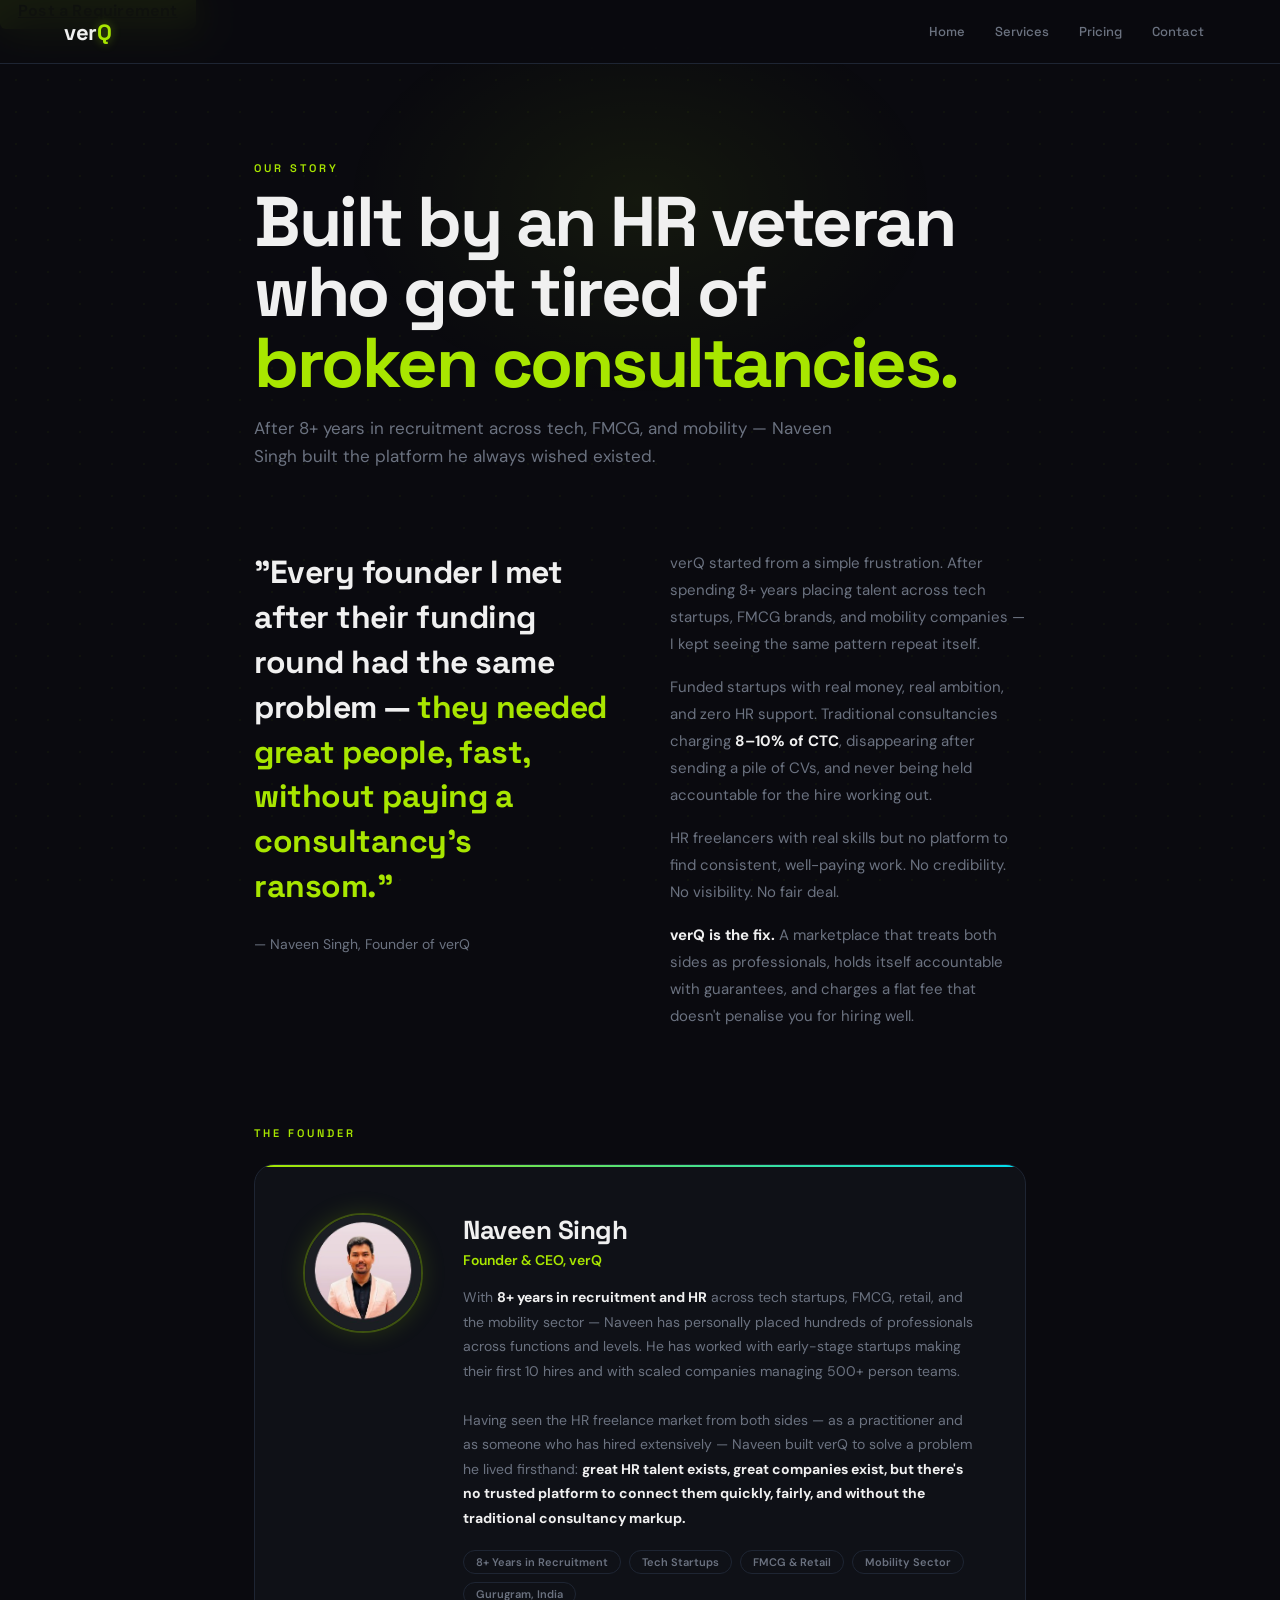
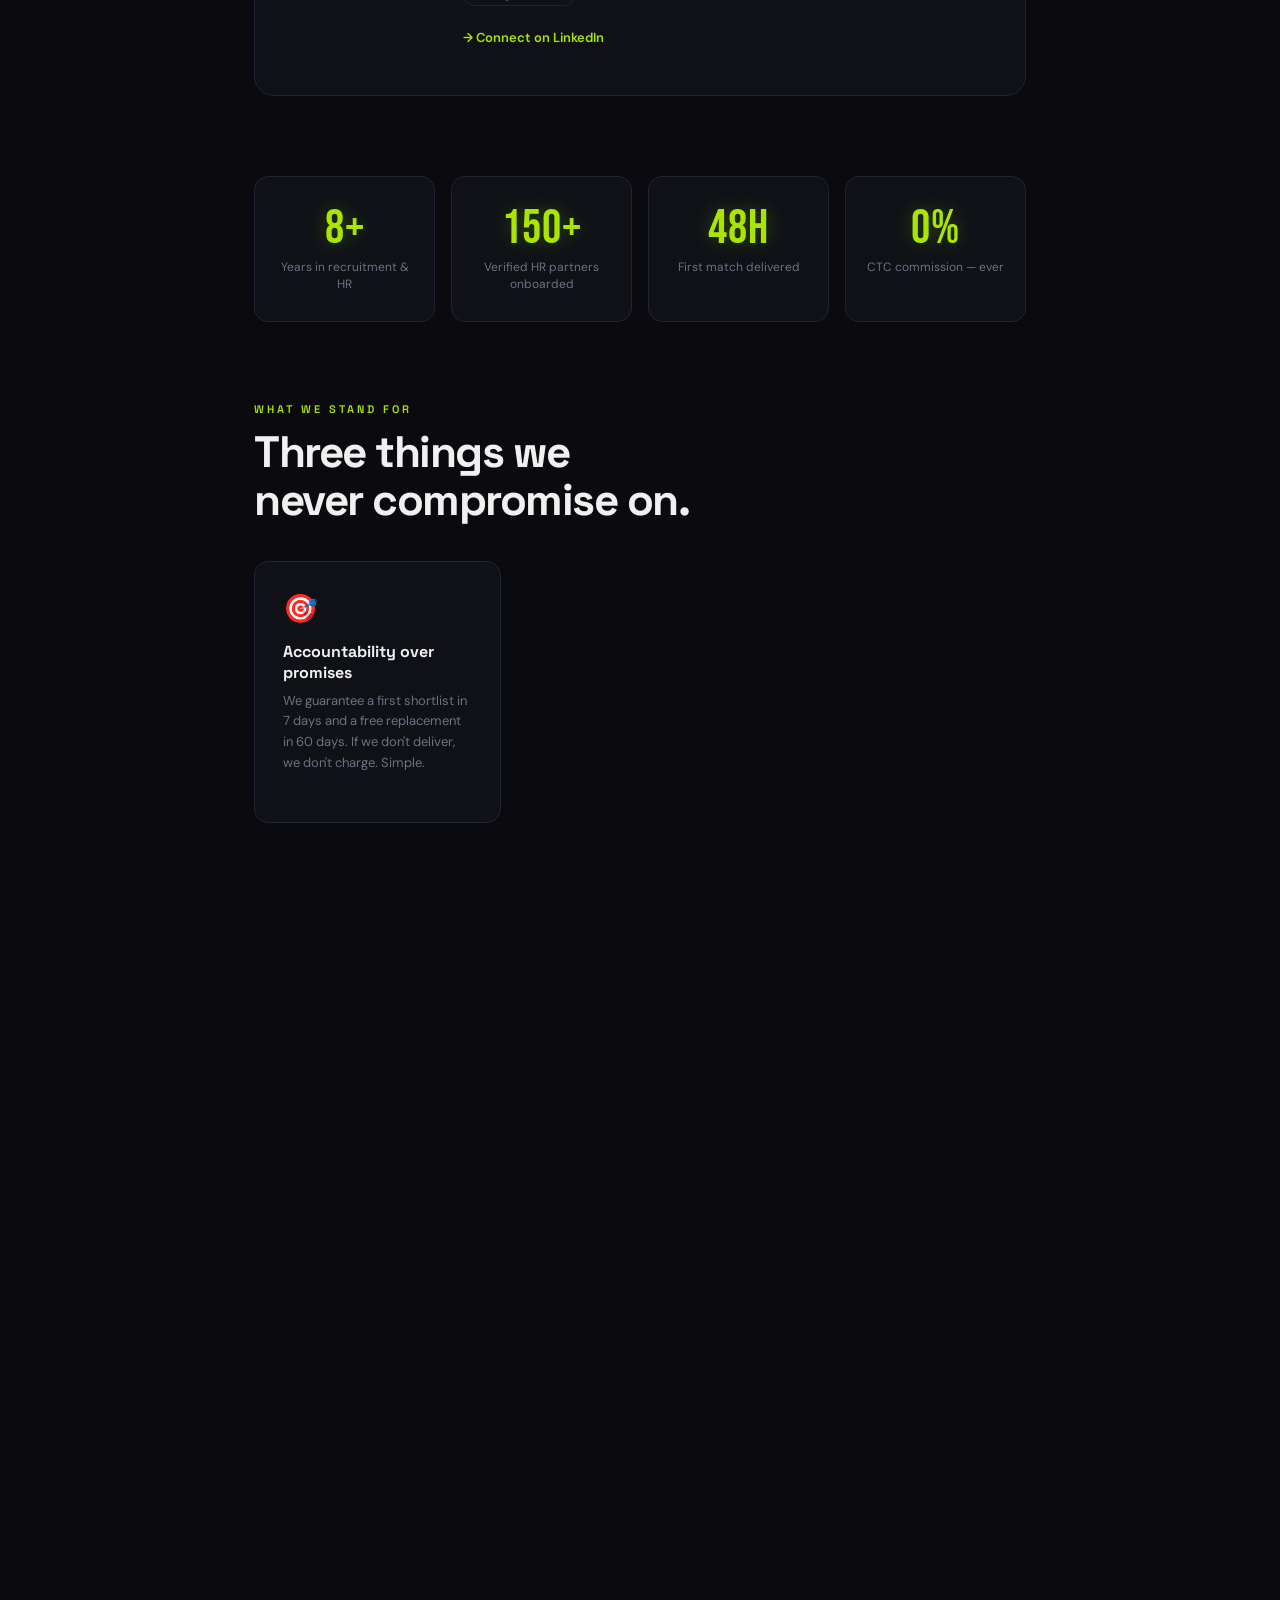
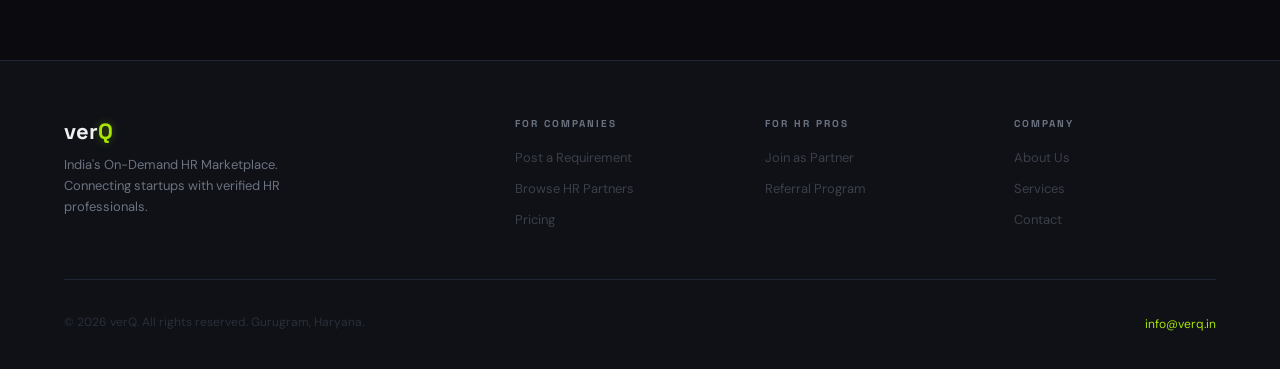
==== about.html @ 2cb1387a "Add files via upload" ====
<!DOCTYPE html>
<html lang="en">
<head>
<meta charset="UTF-8"/>
<meta name="viewport" content="width=device-width, initial-scale=1.0"/>
<meta name="description" content="About verQ — India's on-demand HR marketplace. Built by Naveen Singh, an 8+ year HR veteran who saw startups struggle and decided to fix it."/>
<title>About Us | verQ</title>
<link href="https://fonts.googleapis.com/css2?family=Space+Grotesk:wght@300;400;500;600;700&family=DM+Sans:wght@300;400;500&family=Bebas+Neue&display=swap" rel="stylesheet"/>
<link rel="stylesheet" href="css/theme.css"/>
<style>
.page-hero {
  padding: 140px 5% 80px;
  position: relative; z-index: 1;
  max-width: 900px; margin: 0 auto;
}
.page-hero::before {
  content: '';
  position: fixed; top: 0; left: 50%; transform: translateX(-50%);
  width: 600px; height: 400px;
  background: radial-gradient(ellipse, rgba(190,255,0,0.06) 0%, transparent 70%);
  pointer-events: none; z-index: 0;
}

/* INTRO */
.intro-section { padding: 0 5% 80px; max-width: 900px; margin: 0 auto; position: relative; z-index: 1; }
.intro-grid { display: grid; grid-template-columns: 1fr 1fr; gap: 60px; align-items: start; }
.intro-left {}
.intro-right {}
.big-quote {
  font-family: 'Space Grotesk', sans-serif;
  font-size: clamp(22px, 3vw, 32px);
  font-weight: 700; line-height: 1.4;
  letter-spacing: -0.5px; color: var(--white);
  margin-bottom: 24px;
}
.big-quote span { color: var(--accent); }
.intro-body { font-size: 15px; color: var(--muted); line-height: 1.8; }
.intro-body p { margin-bottom: 16px; }
.intro-body strong { color: var(--white); }

/* FOUNDER CARD */
.founder-section { padding: 0 5% 80px; max-width: 900px; margin: 0 auto; position: relative; z-index: 1; }
.founder-card {
  background: var(--surface);
  border: 1px solid var(--border);
  border-radius: 20px; padding: 48px;
  display: grid; grid-template-columns: auto 1fr;
  gap: 40px; align-items: start;
  position: relative; overflow: hidden;
  transition: border-color 0.2s;
}
.founder-card::before {
  content: '';
  position: absolute; top: 0; left: 0; right: 0; height: 2px;
  background: linear-gradient(90deg, var(--accent), var(--cyan));
}
.founder-card:hover { border-color: rgba(190,255,0,0.25); box-shadow: var(--glow); }
.founder-avatar {
  width: 120px; height: 120px; border-radius: 50%;
  background: linear-gradient(135deg, var(--accent), var(--cyan));
  display: flex; align-items: center; justify-content: center;
  font-family: 'Space Grotesk', sans-serif;
  font-size: 36px; font-weight: 900; color: var(--space);
  flex-shrink: 0;
  box-shadow: 0 0 24px rgba(190,255,0,0.2);
}
.founder-info {}
.founder-name {
  font-family: 'Space Grotesk', sans-serif;
  font-size: 26px; font-weight: 700; color: var(--white);
  letter-spacing: -0.5px; margin-bottom: 4px;
}
.founder-title { font-size: 14px; color: var(--accent); margin-bottom: 16px; font-weight: 600; }
.founder-bio { font-size: 14px; color: var(--muted); line-height: 1.75; margin-bottom: 20px; }
.founder-bio strong { color: var(--white); }
.founder-tags { display: flex; flex-wrap: wrap; gap: 8px; margin-bottom: 20px; }
.ftag { font-size: 11px; font-weight: 600; padding: 4px 12px; border-radius: 100px; border: 1px solid var(--border); color: var(--muted); }
.founder-linkedin {
  display: inline-flex; align-items: center; gap: 6px;
  font-size: 13px; font-weight: 600; color: var(--accent);
  text-decoration: none; transition: opacity 0.2s;
}
.founder-linkedin:hover { opacity: 0.75; }

/* STATS ROW */
.stats-section { padding: 0 5% 80px; max-width: 900px; margin: 0 auto; position: relative; z-index: 1; }
.stats4 { display: grid; grid-template-columns: repeat(4, 1fr); gap: 16px; }
.stat4-card { background: var(--surface); border: 1px solid var(--border); border-radius: 14px; padding: 28px 20px; text-align: center; transition: all 0.2s; }
.stat4-card:hover { border-color: rgba(190,255,0,0.2); transform: translateY(-3px); box-shadow: var(--glow); }
.stat4-num { font-family: 'Bebas Neue', sans-serif; font-size: 48px; color: var(--accent); line-height: 1; letter-spacing: 1px; text-shadow: 0 0 20px rgba(190,255,0,0.25); }
.stat4-label { font-size: 12px; color: var(--muted); margin-top: 6px; line-height: 1.4; }

/* VALUES */
.values-section { padding: 0 5% 80px; max-width: 900px; margin: 0 auto; position: relative; z-index: 1; }
.values-grid { display: grid; grid-template-columns: repeat(3, 1fr); gap: 16px; margin-top: 36px; }
.val-card { background: var(--surface); border: 1px solid var(--border); border-radius: 14px; padding: 28px; transition: all 0.2s; }
.val-card:hover { border-color: rgba(0,245,255,0.25); box-shadow: var(--glow-cyan); transform: translateY(-3px); }
.val-icon { font-size: 28px; margin-bottom: 14px; display: block; }
.val-title { font-family: 'Space Grotesk', sans-serif; font-size: 16px; font-weight: 700; color: var(--white); margin-bottom: 8px; }
.val-desc { font-size: 13px; color: var(--muted); line-height: 1.6; }

/* MISSION */
.mission-section { padding: 0 5% 80px; max-width: 900px; margin: 0 auto; position: relative; z-index: 1; }
.mission-card {
  background: var(--accent); border-radius: 20px; padding: 52px 48px;
  position: relative; overflow: hidden;
}
.mission-card::before { content: ''; position: absolute; top: -60px; right: -60px; width: 200px; height: 200px; border-radius: 50%; background: rgba(255,255,255,0.1); }
.mission-label { font-size: 10px; font-weight: 800; letter-spacing: 3px; text-transform: uppercase; color: rgba(10,10,15,0.5); margin-bottom: 16px; display: block; }
.mission-text { font-family: 'Space Grotesk', sans-serif; font-size: clamp(22px,3vw,32px); font-weight: 700; color: var(--space); line-height: 1.3; letter-spacing: -0.5px; margin-bottom: 20px; }
.mission-sub { font-size: 15px; color: rgba(10,10,15,0.65); line-height: 1.65; max-width: 560px; margin-bottom: 32px; }
.mission-ctas { display: flex; gap: 12px; flex-wrap: wrap; }

/* CTA STRIP */
.cta-strip { padding: 0 5% 80px; max-width: 900px; margin: 0 auto; position: relative; z-index: 1; }
.cta-strip-inner { background: var(--surface); border: 1px solid var(--border); border-radius: 16px; padding: 40px 48px; display: flex; align-items: center; justify-content: space-between; gap: 24px; flex-wrap: wrap; }
.cta-strip-text {}
.cta-strip-title { font-family: 'Space Grotesk', sans-serif; font-size: 22px; font-weight: 700; color: var(--white); letter-spacing: -0.5px; margin-bottom: 6px; }
.cta-strip-sub { font-size: 14px; color: var(--muted); }
.cta-strip-actions { display: flex; gap: 12px; flex-shrink: 0; flex-wrap: wrap; }

@media (max-width: 768px) {
  .intro-grid { grid-template-columns: 1fr; gap: 32px; }
  .founder-card { grid-template-columns: 1fr; }
  .stats4 { grid-template-columns: repeat(2, 1fr); }
  .values-grid { grid-template-columns: 1fr; }
  .cta-strip-inner { flex-direction: column; align-items: flex-start; }
  .mission-card { padding: 36px 28px; }
}
@media (max-width: 520px) {
  .stats4 { grid-template-columns: repeat(2, 1fr); }
  .page-hero { padding: 120px 5% 40px; }
}
</style>
</head>
<body>

<nav>
  <a href="/" class="nav-logo">ver<span>Q</span></a>
  <div class="nav-links">
    <a href="/">Home</a>
    <a href="/services.html">Services</a>
    <a href="/pricing.html">Pricing</a>
    <a href="/contact.html">Contact</a>
    </div>
  <div class="nav-hamburger" id="hamburger" onclick="toggleMenu()"><span></span><span></span><span></span></div>
</nav>
<script>function toggleMenu(){const l=document.querySelector(".nav-links"),b=document.getElementById("hamburger");l.classList.toggle("open");b.classList.toggle("open");document.body.style.overflow=l.classList.contains("open")?"hidden":"";}document.querySelectorAll(".nav-links a").forEach(a=>{a.addEventListener("click",()=>{document.querySelector(".nav-links").classList.remove("open");document.getElementById("hamburger").classList.remove("open");document.body.style.overflow="";});});</script>
<!-- temp -->
<a href="/post-requirement.html" class="nav-cta">Post a Requirement</a>
  </div>
</nav>

<!-- HERO -->
<div class="page-hero">
  <span class="eyebrow" style="animation: fadeUp 0.5s ease both;">Our Story</span>
  <h1 class="section-title" style="font-size:clamp(40px,5.5vw,72px);letter-spacing:-2.5px;line-height:1.0;margin-bottom:16px;animation: fadeUp 0.5s 0.1s ease both;">
    Built by an HR veteran<br/>who got tired of<br/><span style="color:var(--accent);">broken consultancies.</span>
  </h1>
  <p class="section-sub" style="font-size:17px;max-width:580px;animation: fadeUp 0.5s 0.2s ease both;">After 8+ years in recruitment across tech, FMCG, and mobility — Naveen Singh built the platform he always wished existed.</p>
</div>

<!-- INTRO -->
<section class="intro-section">
  <div class="intro-grid">
    <div class="intro-left reveal">
      <div class="big-quote">
        "Every founder I met after their funding round had the same problem — <span>they needed great people, fast, without paying a consultancy's ransom."</span>
      </div>
      <p style="font-size:14px;color:var(--muted);line-height:1.7;">— Naveen Singh, Founder of verQ</p>
    </div>
    <div class="intro-right reveal">
      <div class="intro-body">
        <p>verQ started from a simple frustration. After spending 8+ years placing talent across tech startups, FMCG brands, and mobility companies — I kept seeing the same pattern repeat itself.</p>
        <p>Funded startups with real money, real ambition, and zero HR support. Traditional consultancies charging <strong>8–10% of CTC</strong>, disappearing after sending a pile of CVs, and never being held accountable for the hire working out.</p>
        <p>HR freelancers with real skills but no platform to find consistent, well-paying work. No credibility. No visibility. No fair deal.</p>
        <p><strong>verQ is the fix.</strong> A marketplace that treats both sides as professionals, holds itself accountable with guarantees, and charges a flat fee that doesn't penalise you for hiring well.</p>
      </div>
    </div>
  </div>
</section>

<!-- FOUNDER -->
<section class="founder-section">
  <span class="eyebrow">The Founder</span>
  <div class="founder-card reveal" style="margin-top:24px;">
    <div class="founder-avatar" style="background:none;overflow:hidden;border:2px solid rgba(168,230,0,0.3);box-shadow:0 0 24px rgba(168,230,0,0.15);">
      <img src="/naveen.png" alt="Naveen Singh, Founder of verQ" style="width:100%;height:100%;object-fit:cover;object-position:center top;"/>
    </div>
    <div class="founder-info">
      <div class="founder-name">Naveen Singh</div>
      <div class="founder-title">Founder & CEO, verQ</div>
      <div class="founder-bio">
        With <strong>8+ years in recruitment and HR</strong> across tech startups, FMCG, retail, and the mobility sector — Naveen has personally placed hundreds of professionals across functions and levels. He has worked with early-stage startups making their first 10 hires and with scaled companies managing 500+ person teams.<br/><br/>
        Having seen the HR freelance market from both sides — as a practitioner and as someone who has hired extensively — Naveen built verQ to solve a problem he lived firsthand: <strong>great HR talent exists, great companies exist, but there's no trusted platform to connect them quickly, fairly, and without the traditional consultancy markup.</strong>
      </div>
      <div class="founder-tags">
        <span class="ftag">8+ Years in Recruitment</span>
        <span class="ftag">Tech Startups</span>
        <span class="ftag">FMCG & Retail</span>
        <span class="ftag">Mobility Sector</span>
        <span class="ftag">Gurugram, India</span>
      </div>
      <a href="https://www.linkedin.com/in/naveen-sngh-b50942170/" target="_blank" class="founder-linkedin">
        → Connect on LinkedIn
      </a>
    </div>
  </div>
</section>

<!-- STATS -->
<section class="stats-section">
  <div class="stats4">
    <div class="stat4-card reveal">
      <div class="stat4-num">8+</div>
      <div class="stat4-label">Years in recruitment & HR</div>
    </div>
    <div class="stat4-card reveal">
      <div class="stat4-num">150+</div>
      <div class="stat4-label">Verified HR partners onboarded</div>
    </div>
    <div class="stat4-card reveal">
      <div class="stat4-num">48H</div>
      <div class="stat4-label">First match delivered</div>
    </div>
    <div class="stat4-card reveal">
      <div class="stat4-num">0%</div>
      <div class="stat4-label">CTC commission — ever</div>
    </div>
  </div>
</section>

<!-- VALUES -->
<section class="values-section">
  <span class="eyebrow">What We Stand For</span>
  <h2 class="section-title">Three things we<br/>never compromise on.</h2>
  <div class="values-grid">
    <div class="val-card reveal">
      <span class="val-icon">🎯</span>
      <div class="val-title">Accountability over promises</div>
      <div class="val-desc">We guarantee a first shortlist in 7 days and a free replacement in 60 days. If we don't deliver, we don't charge. Simple.</div>
    </div>
    <div class="val-card reveal">
      <span class="val-icon">⚖️</span>
      <div class="val-title">Fair pricing, no surprises</div>
      <div class="val-desc">Flat fee per hire. Known upfront. Never a percentage of CTC that punishes you for making a good offer. Transparent from day one.</div>
    </div>
    <div class="val-card reveal">
      <span class="val-icon">🤝</span>
      <div class="val-title">Both sides win</div>
      <div class="val-desc">Startups get quality HR support. HR professionals get fair pay, flexibility, and a professional platform. A marketplace only works when both sides genuinely benefit.</div>
    </div>
  </div>
</section>

<!-- MISSION -->
<section class="mission-section">
  <div class="mission-card reveal">
    <span class="mission-label">Our Mission</span>
    <div class="mission-text">Make quality HR accessible to every Indian startup — without hiring full-time.</div>
    <div class="mission-sub">India has 63 million MSMEs. Most of them don't need a full-time HR team — but they do need real HR support to grow. verQ is building the infrastructure to make that possible.</div>
    <div class="mission-ctas">
      <a href="/post-requirement.html" class="btn-dark-lime">Post a Requirement →</a>
      <a href="/join-hr-partner.html" class="btn-outline" style="color:var(--space);border-color:rgba(10,10,15,0.3);">Join as HR Partner</a>
    </div>
  </div>
</section>

<!-- CTA STRIP -->
<section class="cta-strip">
  <div class="cta-strip-inner reveal">
    <div class="cta-strip-text">
      <div class="cta-strip-title">Have a question or want to talk?</div>
      <div class="cta-strip-sub">Naveen personally responds to every enquiry within 24 hours.</div>
    </div>
    <div class="cta-strip-actions">
      <a href="/contact.html" class="btn-primary">Get in Touch →</a>
      <a href="/services.html" class="btn-outline">View Services</a>
    </div>
  </div>
</section>

<footer>
  <div class="footer-grid">
    <div><span class="footer-logo">ver<span>Q</span></span><p class="footer-tagline">India's On-Demand HR Marketplace. Connecting startups with verified HR professionals.</p></div>
    <div><div class="footer-col-title">For Companies</div><ul class="footer-links"><li><a href="/post-requirement.html">Post a Requirement</a></li><li><a href="/#browse">Browse HR Partners</a></li><li><a href="/pricing.html">Pricing</a></li></ul></div>
    <div><div class="footer-col-title">For HR Pros</div><ul class="footer-links"><li><a href="/join-hr-partner.html">Join as Partner</a></li><li><a href="/referral.html">Referral Program</a></li></ul></div>
    <div><div class="footer-col-title">Company</div><ul class="footer-links"><li><a href="/about.html">About Us</a></li><li><a href="/services.html">Services</a></li><li><a href="/contact.html">Contact</a></li></ul></div>
  </div>
  <div class="footer-bottom"><div class="footer-copy">© 2026 verQ. All rights reserved. Gurugram, Haryana.</div><div class="footer-email"><a href="mailto:info@verq.in">info@verq.in</a></div></div>
</footer>

<script src="js/main.js"></script>
</body>
</html>
---- css/theme.css ----
/* ── verQ THEME v2 — Refined ── */
:root {
  --space: #0A0A0F;
  --surface: #0F1117;
  --surface2: #13151E;
  --accent: #A8E600;        /* Toned down ~12% from #BEFF00 */
  --accent-dark: #8CC400;   /* Hover state */
  --accent-text: #0A0A0F;   /* Text on accent bg */
  --cyan: #00DDF0;          /* Slightly toned cyan */
  --white: #F0F0F0;
  --muted: #6B7280;
  --border: #1E2533;
  --glow: 0 0 24px rgba(168,230,0,0.12);
  --glow-strong: 0 0 36px rgba(168,230,0,0.28);
  --glow-cyan: 0 0 20px rgba(0,221,240,0.12);
}

*, *::before, *::after { box-sizing: border-box; margin: 0; padding: 0; }
html { scroll-behavior: smooth; }

body {
  font-family: 'DM Sans', sans-serif;
  background: var(--space);
  color: var(--white);
  overflow-x: hidden;
}

body::before {
  content: '';
  position: fixed; top: 0; left: 0; right: 0; bottom: 0;
  background-image: radial-gradient(circle, rgba(168,230,0,0.04) 1px, transparent 1px);
  background-size: 32px 32px;
  pointer-events: none; z-index: 0;
}

/* ── CONSISTENT NAV — used on ALL pages ── */
nav {
  position: fixed; top: 0; left: 0; right: 0; z-index: 1000;
  background: rgba(10,10,15,0.92);
  backdrop-filter: blur(20px);
  -webkit-backdrop-filter: blur(20px);
  border-bottom: 1px solid var(--border);
  padding: 0 5%; height: 64px;
  display: flex; align-items: center; justify-content: space-between;
}
.nav-logo {
  font-family: 'Space Grotesk', sans-serif;
  font-size: 22px; font-weight: 700;
  color: var(--white); text-decoration: none; letter-spacing: -0.5px;
  flex-shrink: 0;
}
.nav-logo span { color: var(--accent); text-shadow: 0 0 10px rgba(168,230,0,0.4); }

.nav-links {
  display: flex; align-items: center; gap: 6px;
}
.nav-links a {
  font-family: 'Space Grotesk', sans-serif;
  font-size: 13px; font-weight: 500; color: var(--muted);
  text-decoration: none; padding: 6px 12px; border-radius: 6px;
  transition: all 0.2s; white-space: nowrap;
}
.nav-links a:hover { color: var(--white); background: rgba(255,255,255,0.05); }
.nav-links a.active { color: var(--white); }

.nav-cta {
  background: var(--accent); color: var(--accent-text) !important;
  padding: 8px 18px !important; border-radius: 6px;
  font-weight: 700 !important; letter-spacing: 0.2px;
  box-shadow: 0 0 14px rgba(168,230,0,0.2);
  transition: all 0.2s !important;
}
.nav-cta:hover {
  background: var(--accent-dark) !important;
  box-shadow: var(--glow-strong) !important;
  color: var(--accent-text) !important;
}

/* Hamburger for mobile */
.nav-hamburger {
  display: none; flex-direction: column; gap: 5px;
  cursor: pointer; padding: 8px; z-index: 200;
}
.nav-hamburger span {
  display: block; width: 24px; height: 2px;
  background: var(--white); border-radius: 2px; transition: all 0.3s;
}
.nav-hamburger.open span:nth-child(1) { transform: rotate(45deg) translate(5px, 5px); }
.nav-hamburger.open span:nth-child(2) { opacity: 0; transform: scaleX(0); }
.nav-hamburger.open span:nth-child(3) { transform: rotate(-45deg) translate(5px, -5px); }

@media (max-width: 860px) {
  .nav-links {
    display: none;
    position: fixed;
    top: 64px; left: 0; right: 0; bottom: 0;
    background: rgba(10,10,15,0.98);
    backdrop-filter: blur(20px);
    flex-direction: column;
    align-items: center; justify-content: center;
    gap: 36px; z-index: 99;
    border-top: 1px solid var(--border);
  }
  .nav-links.open { display: flex !important; }
  .nav-links a { font-size: 22px; font-weight: 600; color: var(--white); text-decoration: none; }
  .nav-links a:hover { color: var(--accent); }
  .nav-links .nav-cta {
    background: var(--accent); color: #0A0A0F;
    padding: 14px 36px; border-radius: 8px;
    font-size: 16px; font-weight: 700; margin-top: 8px;
  }
  .nav-hamburger { display: flex; }
}

/* ── BUTTONS ── */
.btn-primary {
  background: var(--accent); color: var(--accent-text);
  padding: 14px 28px; border-radius: 8px;
  font-family: 'Space Grotesk', sans-serif;
  font-size: 14px; font-weight: 700;
  text-decoration: none; display: inline-flex; align-items: center; gap: 8px;
  transition: all 0.2s; box-shadow: 0 0 20px rgba(168,230,0,0.2);
  border: none; cursor: pointer;
}
.btn-primary:hover { background: var(--accent-dark); transform: translateY(-2px); box-shadow: var(--glow-strong); }

.btn-outline {
  border: 1px solid var(--border); color: var(--white);
  padding: 14px 28px; border-radius: 8px;
  font-family: 'Space Grotesk', sans-serif;
  font-size: 14px; font-weight: 600;
  text-decoration: none; display: inline-flex; align-items: center; gap: 8px;
  transition: all 0.2s; background: transparent; cursor: pointer;
}
.btn-outline:hover { border-color: rgba(168,230,0,0.35); color: var(--accent); background: rgba(168,230,0,0.04); }

.btn-lime-dark {
  background: var(--accent); color: var(--accent-text);
  padding: 13px 26px; border-radius: 8px;
  font-family: 'Space Grotesk', sans-serif;
  font-size: 13px; font-weight: 700;
  text-decoration: none; display: inline-flex; align-items: center; gap: 8px;
  transition: all 0.2s; box-shadow: 0 0 16px rgba(168,230,0,0.18);
  border: none; cursor: pointer;
}
.btn-lime-dark:hover { background: var(--accent-dark); box-shadow: var(--glow-strong); transform: translateY(-2px); }

.btn-dark-lime {
  background: var(--space); color: var(--accent);
  padding: 13px 26px; border-radius: 8px;
  font-family: 'Space Grotesk', sans-serif;
  font-size: 13px; font-weight: 700;
  text-decoration: none; display: inline-flex; align-items: center; gap: 8px;
  transition: all 0.2s; border: 1px solid rgba(168,230,0,0.2); cursor: pointer;
}
.btn-dark-lime:hover { background: var(--surface2); transform: translateY(-2px); }

/* ── TYPOGRAPHY ── */
.eyebrow {
  font-family: 'Space Grotesk', sans-serif;
  font-size: 11px; font-weight: 600; letter-spacing: 3px;
  text-transform: uppercase; color: var(--accent);
  margin-bottom: 12px; display: block;
}
.section-title {
  font-family: 'Space Grotesk', sans-serif;
  font-size: clamp(28px, 4vw, 44px);
  font-weight: 700; letter-spacing: -1.5px;
  line-height: 1.1; margin-bottom: 8px;
}
.section-sub { font-size: 15px; color: var(--muted); line-height: 1.65; }

/* ── FORM ELEMENTS ── */
.form-label {
  font-family: 'Space Grotesk', sans-serif;
  font-size: 11px; font-weight: 700;
  letter-spacing: 1.5px; text-transform: uppercase;
  color: var(--white); margin-bottom: 6px; display: block;
}
.form-label .req { color: var(--accent); }

.form-input, .form-select, .form-textarea {
  width: 100%; padding: 12px 16px;
  background: var(--surface2);
  border: 1px solid var(--border);
  border-radius: 8px;
  font-family: 'DM Sans', sans-serif;
  font-size: 14px; color: var(--white); outline: none;
  transition: border-color 0.2s, box-shadow 0.2s;
  appearance: none;
}
.form-input:focus, .form-select:focus, .form-textarea:focus {
  border-color: rgba(168,230,0,0.4);
  box-shadow: 0 0 0 3px rgba(168,230,0,0.06);
}
.form-input::placeholder, .form-textarea::placeholder { color: #2E3545; }
.form-textarea { resize: vertical; min-height: 96px; }
.form-select {
  background-image: url("data:image/svg+xml,%3Csvg xmlns='http://www.w3.org/2000/svg' width='12' height='8' viewBox='0 0 12 8'%3E%3Cpath d='M1 1l5 5 5-5' stroke='%236B7280' stroke-width='1.5' fill='none' stroke-linecap='round'/%3E%3C/svg%3E");
  background-repeat: no-repeat; background-position: right 14px center;
  padding-right: 36px; cursor: pointer;
}
.form-select option { background: var(--surface2); color: var(--white); }

.form-grid { display: grid; grid-template-columns: 1fr 1fr; gap: 14px; }
.form-grid .full { grid-column: 1 / -1; }
.form-field { display: flex; flex-direction: column; gap: 6px; }
.form-divider { height: 1px; background: var(--border); margin: 24px 0; }

/* CHIPS */
.chips { display: flex; flex-wrap: wrap; gap: 8px; }
.chip input[type="radio"], .chip input[type="checkbox"] { display: none; }
.chip label {
  display: block; padding: 8px 16px;
  border: 1px solid var(--border); border-radius: 100px;
  font-size: 13px; font-weight: 500; color: var(--muted);
  cursor: pointer; transition: all 0.15s;
}
.chip input:checked + label {
  border-color: var(--accent); background: rgba(168,230,0,0.08); color: var(--accent);
}
.chip label:hover { border-color: rgba(168,230,0,0.3); color: var(--white); }

.avail-grid { display: grid; grid-template-columns: repeat(3, 1fr); gap: 8px; }
.avail-chip input[type="radio"] { display: none; }
.avail-chip label {
  display: block; padding: 10px 8px; text-align: center;
  border: 1px solid var(--border); border-radius: 8px;
  font-size: 12px; font-weight: 600; color: var(--muted);
  cursor: pointer; transition: all 0.15s;
}
.avail-chip input:checked + label {
  border-color: var(--accent); color: var(--accent); background: rgba(168,230,0,0.06);
}

/* PROGRESS */
.progress-bar { height: 2px; background: var(--border); }
.progress-fill { height: 100%; background: var(--accent); width: 0%; transition: width 0.4s ease; box-shadow: 0 0 8px rgba(168,230,0,0.35); }

/* SUBMIT */
.submit-btn {
  width: 100%; padding: 16px;
  background: var(--accent); color: var(--accent-text); border: none;
  border-radius: 8px; font-family: 'Space Grotesk', sans-serif;
  font-size: 14px; font-weight: 700; letter-spacing: 0.3px;
  cursor: pointer; margin-top: 8px;
  transition: all 0.2s; box-shadow: 0 0 18px rgba(168,230,0,0.18);
}
.submit-btn:hover { background: var(--accent-dark); box-shadow: var(--glow-strong); }
.submit-btn:disabled { opacity: 0.35; cursor: not-allowed; box-shadow: none; }

/* SUCCESS */
.success-state { display: none; text-align: center; padding: 56px 32px; }
.success-icon {
  width: 72px; height: 72px;
  border: 2px solid var(--accent); border-radius: 50%;
  display: flex; align-items: center; justify-content: center;
  margin: 0 auto 24px; font-size: 28px; color: var(--accent);
  box-shadow: var(--glow);
}
.success-title { font-family: 'Space Grotesk', sans-serif; font-size: 24px; font-weight: 700; margin-bottom: 8px; letter-spacing: -0.5px; }
.success-sub { font-size: 14px; color: var(--muted); line-height: 1.6; max-width: 380px; margin: 0 auto; }
.form-note { font-size: 11px; color: var(--muted); text-align: center; margin-top: 12px; line-height: 1.6; }

/* FORM PAGE WRAPPER */
.form-page {
  min-height: 100vh; display: flex; flex-direction: column;
  align-items: center; justify-content: flex-start;
  padding: 88px 16px 60px; position: relative; z-index: 1;
}
.form-card-wrap { width: 100%; max-width: 620px; }
.form-card { background: var(--surface); border: 1px solid var(--border); border-radius: 16px; overflow: hidden; box-shadow: 0 8px 48px rgba(0,0,0,0.4); }
.form-card-header { padding: 32px 40px; border-bottom: 1px solid var(--border); }
.form-card-badge {
  font-size: 10px; font-weight: 700; letter-spacing: 2px;
  text-transform: uppercase; color: var(--accent);
  border: 1px solid rgba(168,230,0,0.2); padding: 4px 12px;
  border-radius: 100px; display: inline-block; margin-bottom: 12px;
}
.form-card-title { font-family: 'Space Grotesk', sans-serif; font-size: 26px; font-weight: 700; color: var(--white); letter-spacing: -0.5px; margin-bottom: 4px; }
.form-card-sub { font-size: 14px; color: var(--muted); }
.form-card-body { padding: 32px 40px 40px; }
.form-card-footer { padding: 16px 40px; border-top: 1px solid var(--border); background: rgba(255,255,255,0.01); text-align: center; font-size: 12px; color: var(--muted); }
.form-card-footer a { color: var(--accent); text-decoration: none; font-weight: 600; }

/* FOOTER */
footer {
  background: var(--surface);
  border-top: 1px solid var(--border);
  padding: 56px 5% 36px; position: relative; z-index: 1;
}
.footer-grid {
  display: grid; grid-template-columns: 2fr 1fr 1fr 1fr;
  gap: 48px; padding-bottom: 40px; margin-bottom: 32px;
  border-bottom: 1px solid var(--border);
}
.footer-logo { font-family: 'Space Grotesk', sans-serif; font-size: 22px; font-weight: 700; color: var(--white); display: block; margin-bottom: 10px; }
.footer-logo span { color: var(--accent); text-shadow: 0 0 8px rgba(168,230,0,0.35); }
.footer-tagline { font-size: 13px; color: var(--muted); line-height: 1.6; max-width: 220px; }
.footer-col-title { font-family: 'Space Grotesk', sans-serif; font-size: 10px; font-weight: 700; letter-spacing: 2px; text-transform: uppercase; color: var(--muted); margin-bottom: 16px; }
.footer-links { list-style: none; }
.footer-links li { margin-bottom: 10px; }
.footer-links a { font-size: 13px; color: #3A3F4A; text-decoration: none; transition: color 0.2s; }
.footer-links a:hover { color: var(--white); }
.footer-bottom { display: flex; align-items: center; justify-content: space-between; flex-wrap: wrap; gap: 12px; }
.footer-copy { font-size: 12px; color: #2A2F3A; }
.footer-email a { font-size: 12px; color: var(--accent); text-decoration: none; }

/* ANIMATIONS */
@keyframes fadeUp { from{opacity:0;transform:translateY(24px)} to{opacity:1;transform:translateY(0)} }
@keyframes pulse { 0%,100%{opacity:1;transform:scale(1)} 50%{opacity:0.4;transform:scale(1.5)} }
.reveal { opacity: 0; transform: translateY(20px); transition: opacity 0.5s ease, transform 0.5s ease; }
.reveal.visible { opacity: 1; transform: translateY(0); }

/* RESPONSIVE */
@media (max-width: 768px) {
  .footer-grid { grid-template-columns: 1fr 1fr; }
}
@media (max-width: 520px) {
  .form-grid { grid-template-columns: 1fr; }
  .form-grid .full { grid-column: 1; }
  .form-card-header, .form-card-body, .form-card-footer { padding-left: 24px; padding-right: 24px; }
  .avail-grid { grid-template-columns: 1fr 1fr; }
  .footer-grid { grid-template-columns: 1fr; }
}
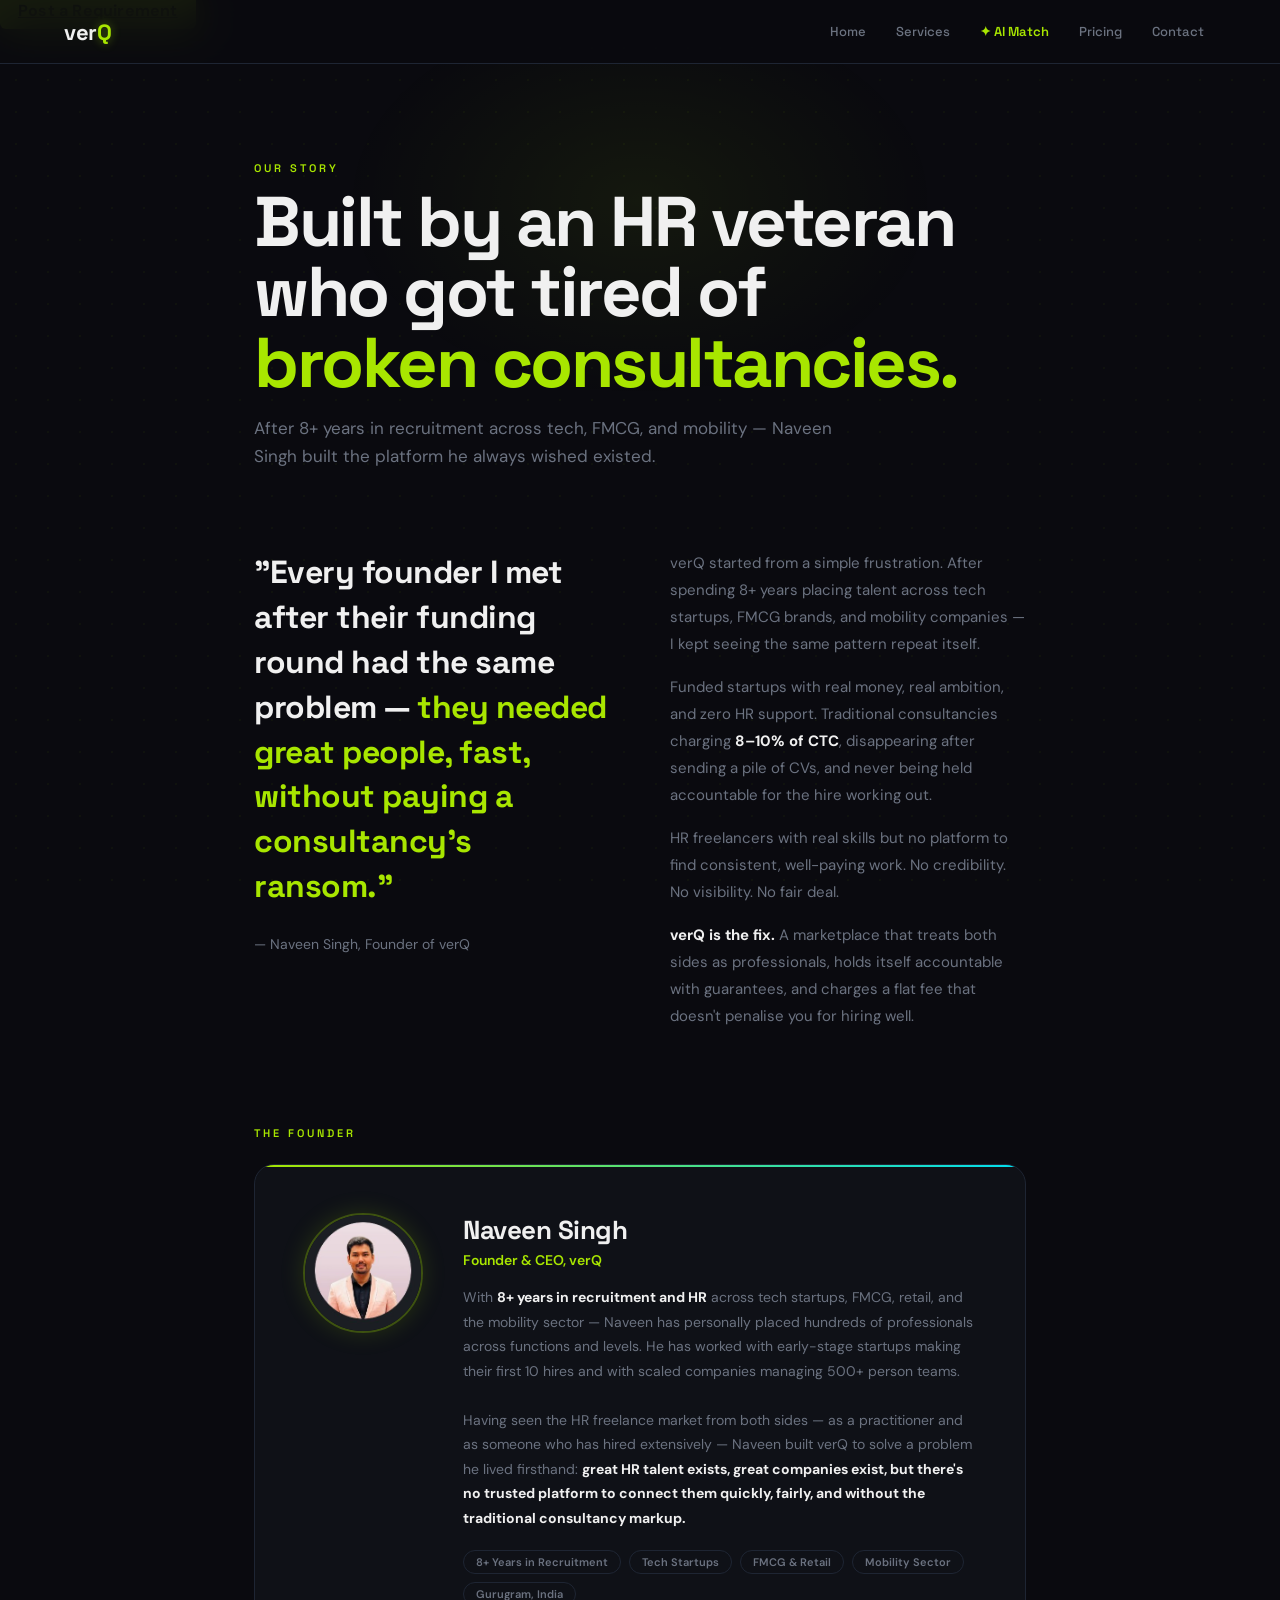
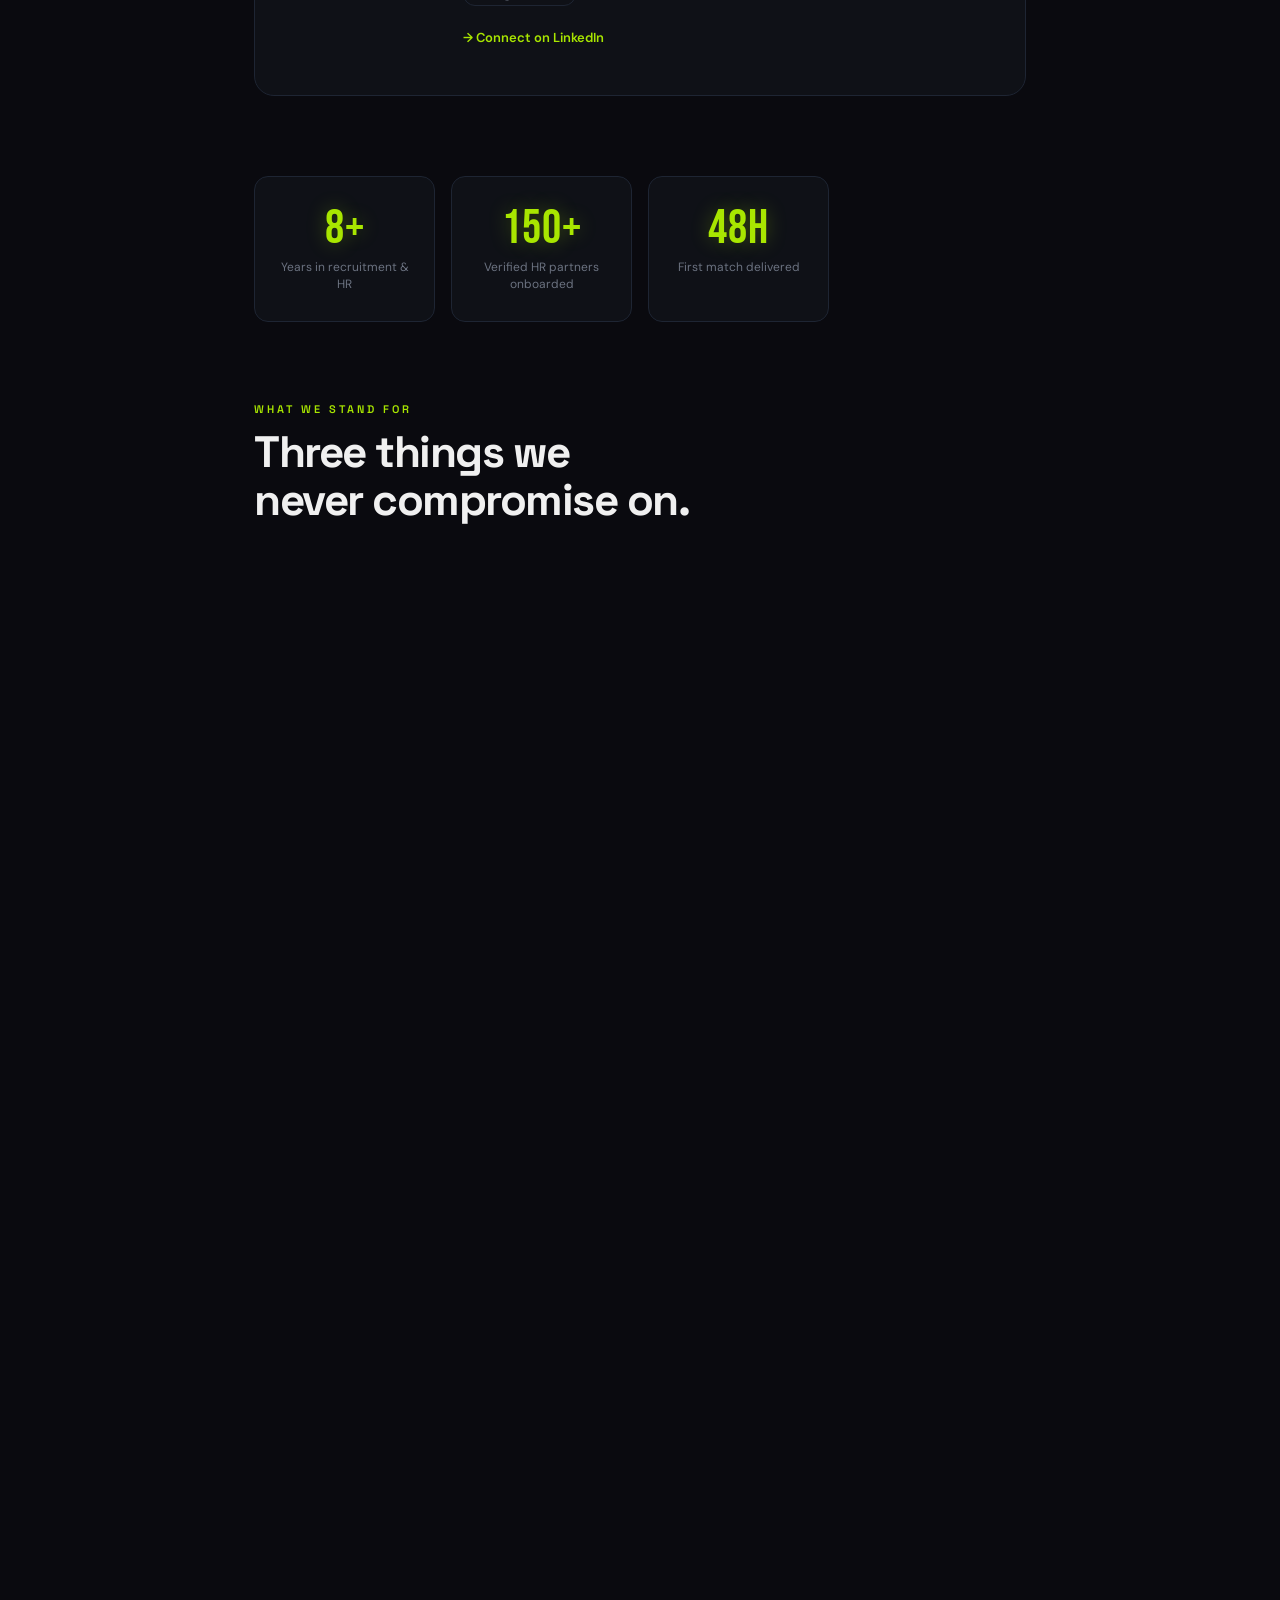
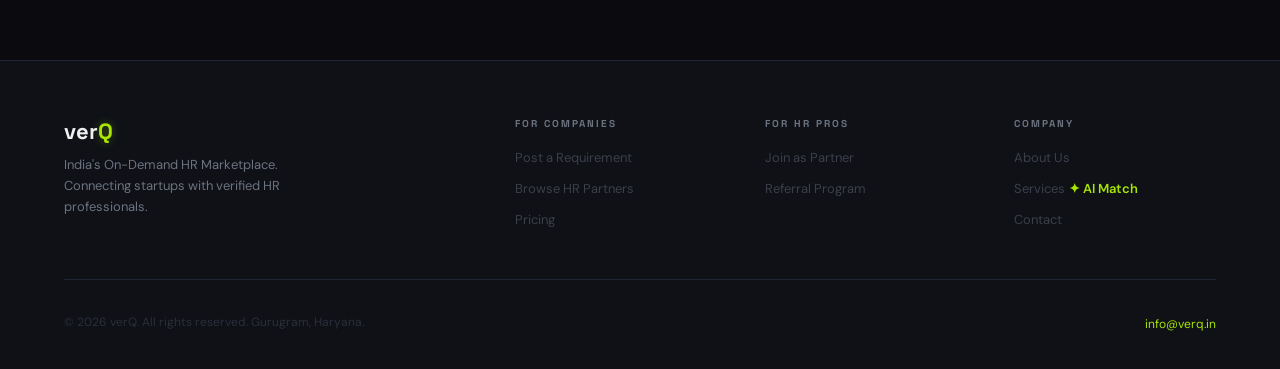
==== commit a0116197: "Add files via upload" ====
--- a/about.html
+++ b/about.html
@@ -140,12 +140,13 @@
   <div class="nav-links">
     <a href="/">Home</a>
     <a href="/services.html">Services</a>
+    <a href="/ai-match.html" style="color:var(--accent);font-weight:600;">✦ AI Match</a>
     <a href="/pricing.html">Pricing</a>
     <a href="/contact.html">Contact</a>
     </div>
   <div class="nav-hamburger" id="hamburger" onclick="toggleMenu()"><span></span><span></span><span></span></div>
 </nav>
-<script>function toggleMenu(){const l=document.querySelector(".nav-links"),b=document.getElementById("hamburger");l.classList.toggle("open");b.classList.toggle("open");document.body.style.overflow=l.classList.contains("open")?"hidden":"";}document.querySelectorAll(".nav-links a").forEach(a=>{a.addEventListener("click",()=>{document.querySelector(".nav-links").classList.remove("open");document.getElementById("hamburger").classList.remove("open");document.body.style.overflow="";});});</script>
+
 <!-- temp -->
 <a href="/post-requirement.html" class="nav-cta">Post a Requirement</a>
   </div>
@@ -285,11 +286,14 @@
     <div><span class="footer-logo">ver<span>Q</span></span><p class="footer-tagline">India's On-Demand HR Marketplace. Connecting startups with verified HR professionals.</p></div>
     <div><div class="footer-col-title">For Companies</div><ul class="footer-links"><li><a href="/post-requirement.html">Post a Requirement</a></li><li><a href="/#browse">Browse HR Partners</a></li><li><a href="/pricing.html">Pricing</a></li></ul></div>
     <div><div class="footer-col-title">For HR Pros</div><ul class="footer-links"><li><a href="/join-hr-partner.html">Join as Partner</a></li><li><a href="/referral.html">Referral Program</a></li></ul></div>
-    <div><div class="footer-col-title">Company</div><ul class="footer-links"><li><a href="/about.html">About Us</a></li><li><a href="/services.html">Services</a></li><li><a href="/contact.html">Contact</a></li></ul></div>
+    <div><div class="footer-col-title">Company</div><ul class="footer-links"><li><a href="/about.html">About Us</a></li><li><a href="/services.html">Services</a>
+    <a href="/ai-match.html" style="color:var(--accent);font-weight:600;">✦ AI Match</a></li><li><a href="/contact.html">Contact</a></li></ul></div>
   </div>
   <div class="footer-bottom"><div class="footer-copy">© 2026 verQ. All rights reserved. Gurugram, Haryana.</div><div class="footer-email"><a href="mailto:info@verq.in">info@verq.in</a></div></div>
 </footer>
 
 <script src="js/main.js"></script>
+
+
 </body>
 </html>
--- a/css/theme.css
+++ b/css/theme.css
@@ -91,23 +91,51 @@
 
 @media (max-width: 860px) {
   .nav-links {
-    display: none;
+    display: none !important;
     position: fixed;
     top: 64px; left: 0; right: 0; bottom: 0;
     background: rgba(10,10,15,0.98);
     backdrop-filter: blur(20px);
-    flex-direction: column;
-    align-items: center; justify-content: center;
-    gap: 36px; z-index: 99;
+    flex-direction: column !important;
+    align-items: center !important;
+    justify-content: center !important;
+    gap: 40px !important;
+    z-index: 999;
     border-top: 1px solid var(--border);
+    overflow-y: auto;
+    padding: 40px 24px;
   }
-  .nav-links.open { display: flex !important; }
-  .nav-links a { font-size: 22px; font-weight: 600; color: var(--white); text-decoration: none; }
-  .nav-links a:hover { color: var(--accent); }
+  .nav-links.open {
+    display: flex !important;
+    flex-direction: column !important;
+  }
+  .nav-links a {
+    font-family: 'Space Grotesk', sans-serif;
+    font-size: 24px !important;
+    font-weight: 600 !important;
+    color: var(--white) !important;
+    text-decoration: none;
+    text-align: center;
+    width: 100%;
+    padding: 8px 0 !important;
+    border-radius: 0 !important;
+    background: transparent !important;
+    border-bottom: 1px solid var(--border);
+    white-space: normal !important;
+  }
+  .nav-links a:last-child { border-bottom: none !important; }
+  .nav-links a:hover { color: var(--accent) !important; background: transparent !important; }
   .nav-links .nav-cta {
-    background: var(--accent); color: #0A0A0F;
-    padding: 14px 36px; border-radius: 8px;
-    font-size: 16px; font-weight: 700; margin-top: 8px;
+    background: var(--accent) !important;
+    color: #0A0A0F !important;
+    padding: 16px 40px !important;
+    border-radius: 8px !important;
+    font-size: 16px !important;
+    font-weight: 700 !important;
+    margin-top: 8px;
+    border-bottom: none !important;
+    box-shadow: 0 0 24px rgba(190,255,0,0.3);
+    width: auto !important;
   }
   .nav-hamburger { display: flex; }
 }
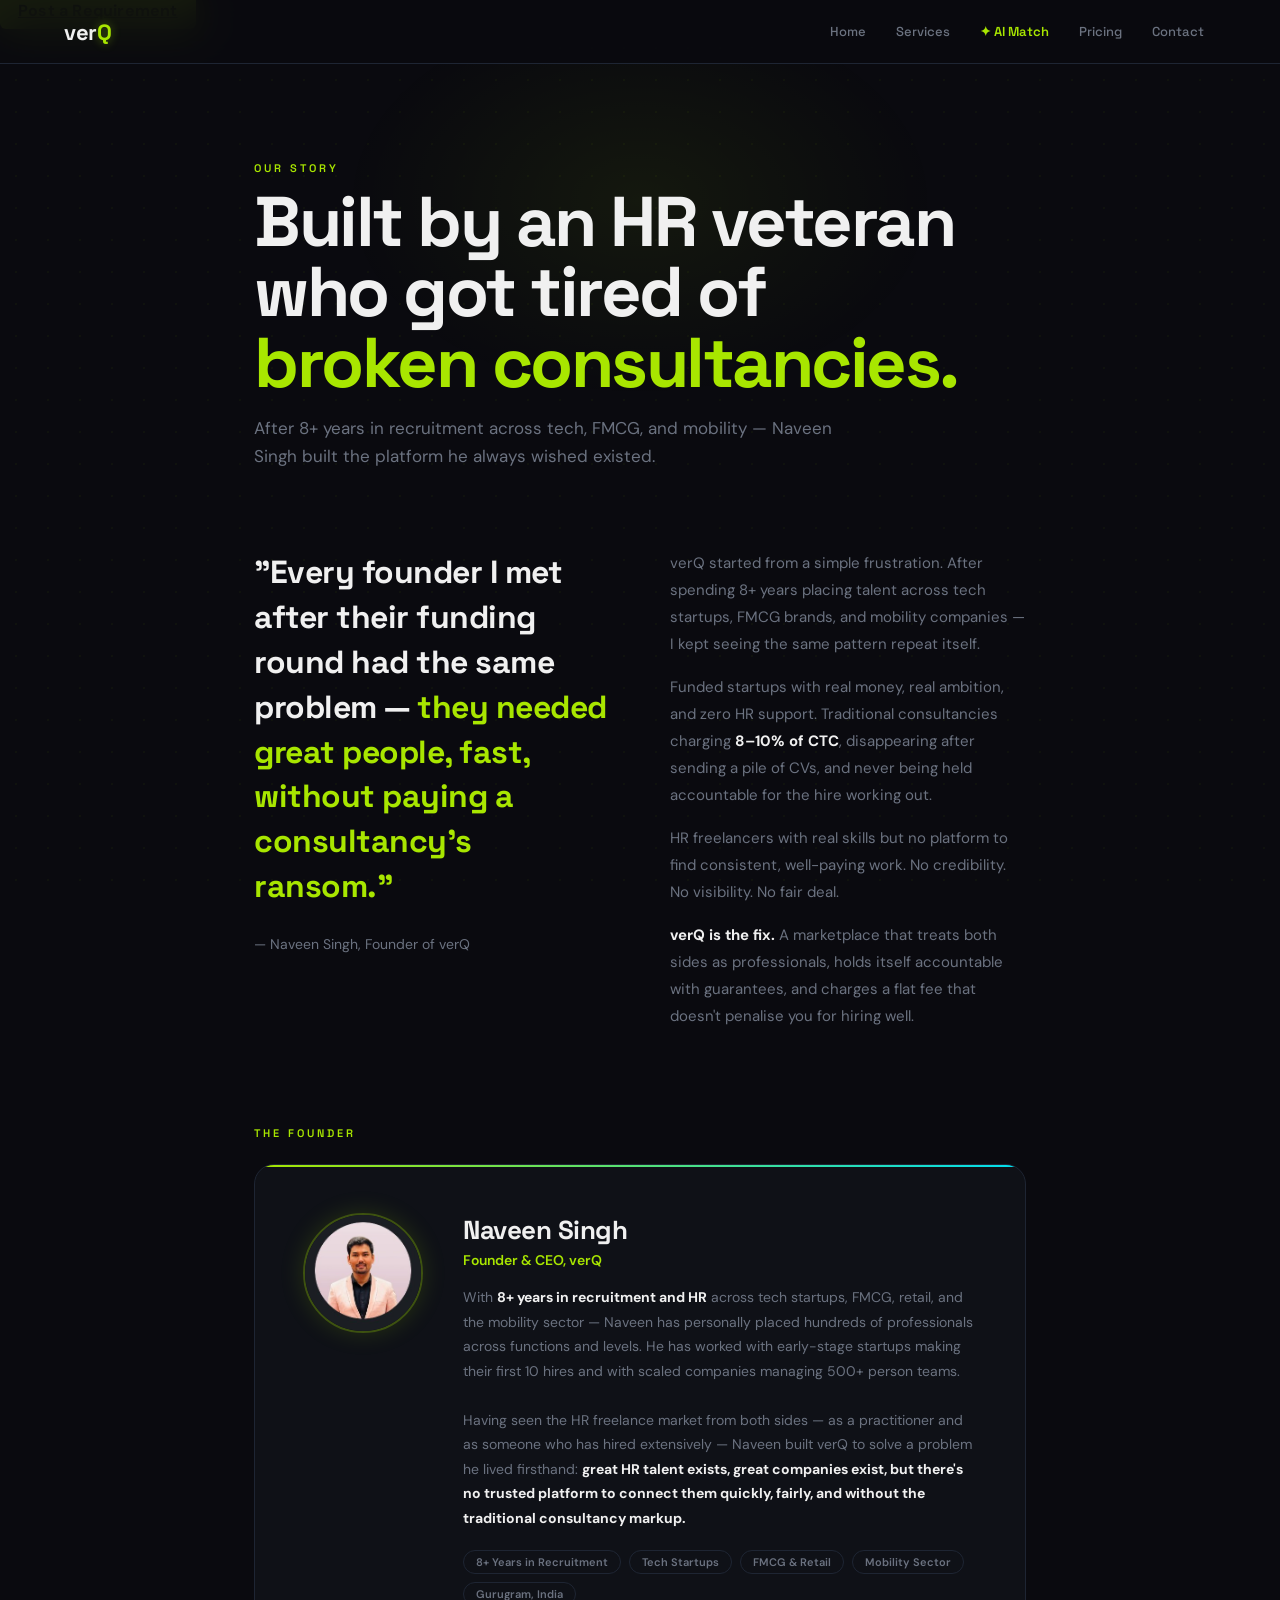
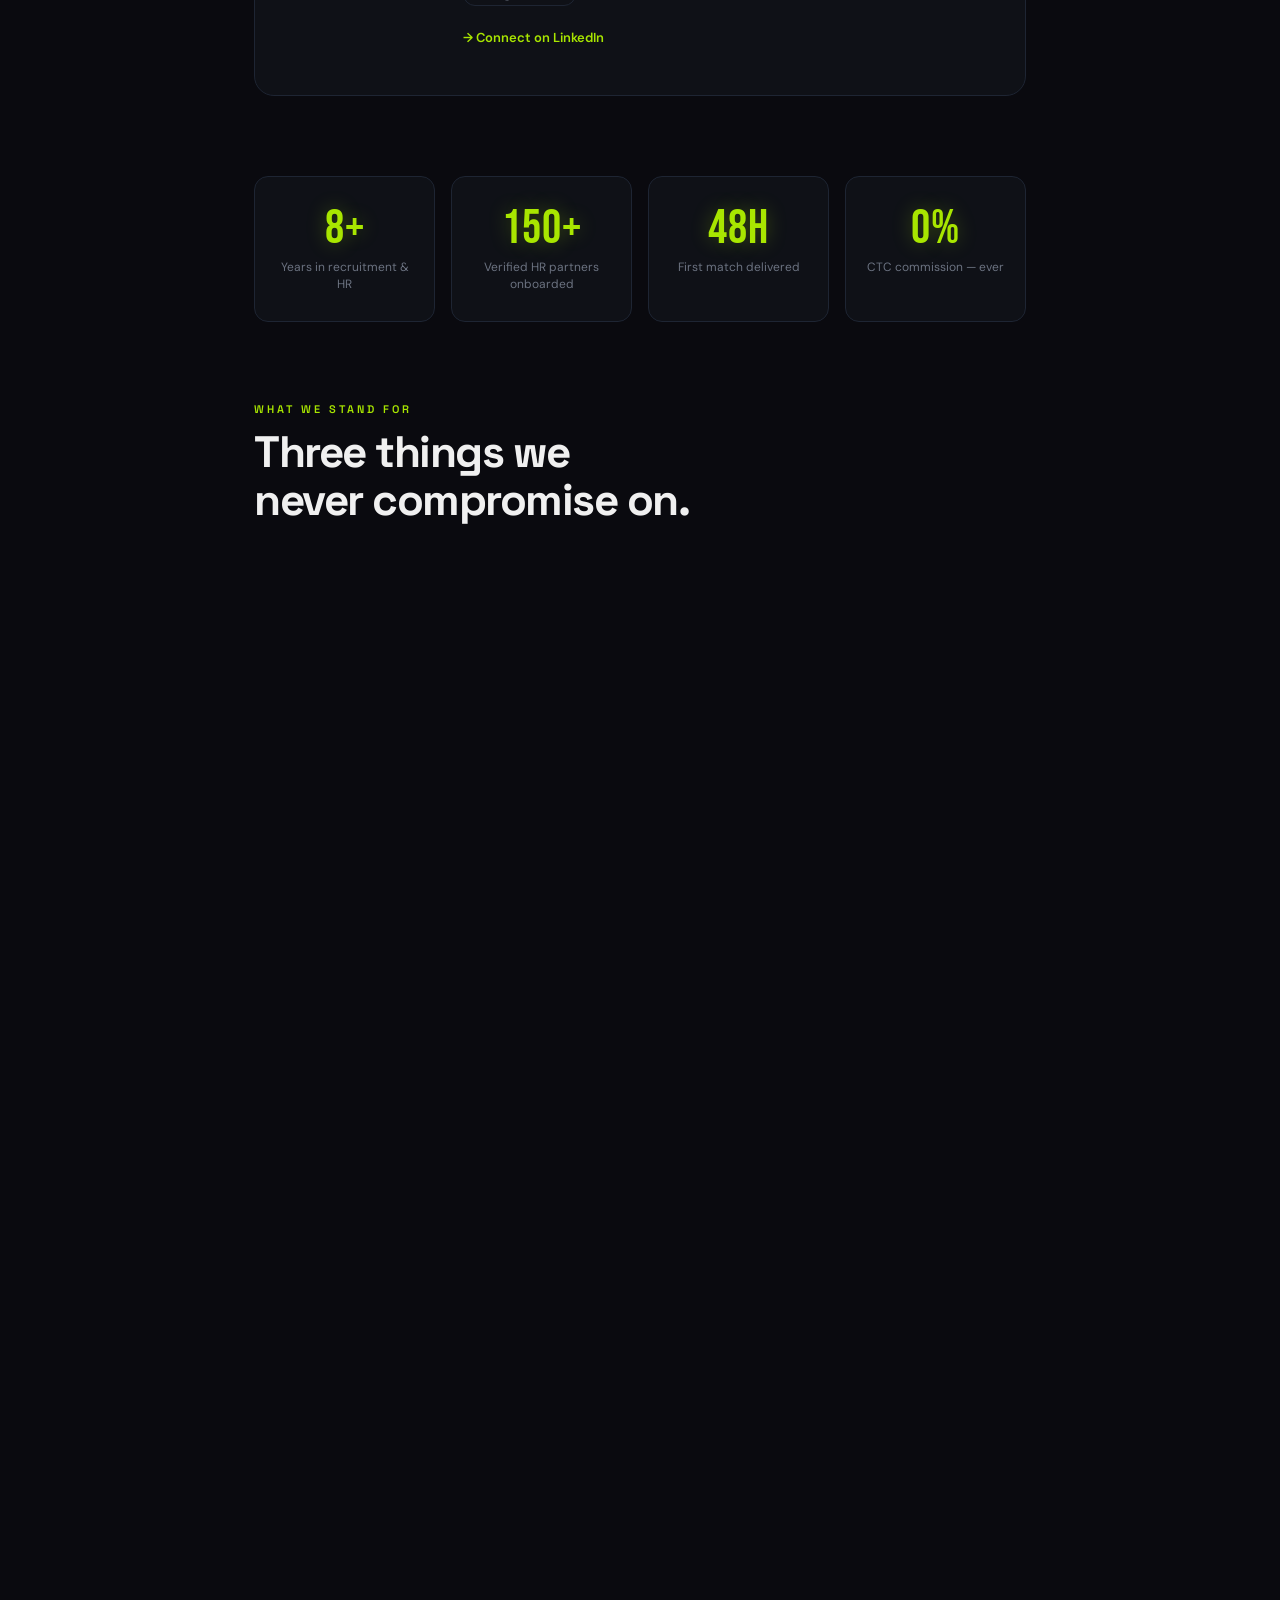
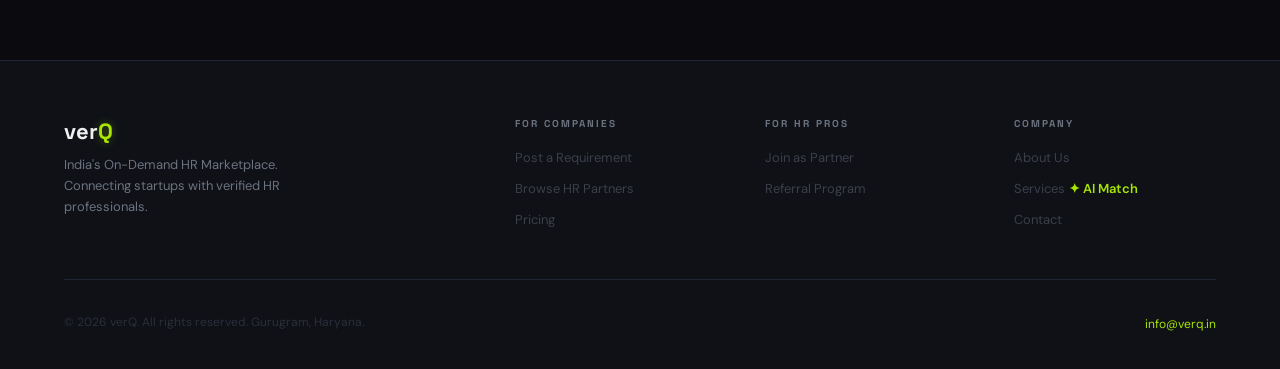
==== commit 279fac15: "Add files via upload" ====
--- a/about.html
+++ b/about.html
@@ -131,6 +131,18 @@
   .stats4 { grid-template-columns: repeat(2, 1fr); }
   .page-hero { padding: 120px 5% 40px; }
 }
+
+/* About page card styles */
+.val-card { position:relative; overflow:hidden; transition:all 0.25s; }
+.val-card:hover { transform:translateY(-3px); }
+.val-card.vc1:hover { border-color:rgba(190,255,0,0.28) !important; box-shadow:0 0 18px rgba(190,255,0,0.07); }
+.val-card.vc2:hover { border-color:rgba(0,245,255,0.28) !important; box-shadow:0 0 18px rgba(0,245,255,0.07); }
+.val-card.vc3:hover { border-color:rgba(168,85,247,0.28) !important; box-shadow:0 0 18px rgba(168,85,247,0.07); }
+.about-wm { position:absolute;top:0;left:0;width:100%;height:100%;pointer-events:none;z-index:0; }
+.val-card > *:not(.about-wm), .founder-card > *:not(.about-wm) { position:relative;z-index:1; }
+.founder-card { position:relative; overflow:hidden; transition:box-shadow 0.3s; }
+.founder-card:hover { box-shadow:0 0 24px rgba(190,255,0,0.08); }
+
 </style>
 </head>
 <body>
@@ -236,17 +248,20 @@
   <span class="eyebrow">What We Stand For</span>
   <h2 class="section-title">Three things we<br/>never compromise on.</h2>
   <div class="values-grid">
-    <div class="val-card reveal">
+    <div class="val-card vc1 reveal">
+  <svg class="about-wm" viewBox="0 0 300 200" xmlns="http://www.w3.org/2000/svg" preserveAspectRatio="xMidYMid slice"><path d="M228 20 L280 20 L280 85 Q280 110 254 122 Q228 110 228 85 Z" fill="rgba(190,255,0,0.05)" stroke="rgba(190,255,0,0.09)" stroke-width="1.2"/><path d="M240 62 L252 74 L273 52" fill="none" stroke="rgba(190,255,0,0.2)" stroke-width="1.8" stroke-linecap="round"/><line x1="200" y1="35" x2="222" y2="35" stroke="rgba(190,255,0,0.05)" stroke-width="0.8"/><line x1="200" y1="50" x2="222" y2="50" stroke="rgba(190,255,0,0.04)" stroke-width="0.8"/><line x1="200" y1="65" x2="222" y2="65" stroke="rgba(190,255,0,0.04)" stroke-width="0.8"/><line x1="200" y1="80" x2="222" y2="80" stroke="rgba(190,255,0,0.04)" stroke-width="0.8"/></svg>
       <span class="val-icon">🎯</span>
       <div class="val-title">Accountability over promises</div>
       <div class="val-desc">We guarantee a first shortlist in 7 days and a free replacement in 60 days. If we don't deliver, we don't charge. Simple.</div>
     </div>
-    <div class="val-card reveal">
+    <div class="val-card vc2 reveal">
+  <svg class="about-wm" viewBox="0 0 300 200" xmlns="http://www.w3.org/2000/svg" preserveAspectRatio="xMidYMid slice"><circle cx="248" cy="72" r="36" fill="none" stroke="rgba(0,245,255,0.07)" stroke-width="1.5"/><circle cx="248" cy="72" r="22" fill="none" stroke="rgba(0,245,255,0.09)" stroke-width="1.5"/><circle cx="248" cy="72" r="6" fill="rgba(0,245,255,0.18)"/><line x1="248" y1="36" x2="248" y2="24" stroke="rgba(0,245,255,0.1)" stroke-width="1.2"/><line x1="248" y1="108" x2="248" y2="120" stroke="rgba(0,245,255,0.1)" stroke-width="1.2"/><line x1="212" y1="72" x2="200" y2="72" stroke="rgba(0,245,255,0.1)" stroke-width="1.2"/><line x1="284" y1="72" x2="296" y2="72" stroke="rgba(0,245,255,0.1)" stroke-width="1.2"/><line x1="248" y1="72" x2="268" y2="56" stroke="rgba(0,245,255,0.18)" stroke-width="1.5" stroke-linecap="round"/></svg>
       <span class="val-icon">⚖️</span>
       <div class="val-title">Fair pricing, no surprises</div>
       <div class="val-desc">Flat fee per hire. Known upfront. Never a percentage of CTC that punishes you for making a good offer. Transparent from day one.</div>
     </div>
-    <div class="val-card reveal">
+    <div class="val-card vc3 reveal">
+  <svg class="about-wm" viewBox="0 0 300 200" xmlns="http://www.w3.org/2000/svg" preserveAspectRatio="xMidYMid slice"><circle cx="225" cy="55" r="10" fill="none" stroke="rgba(168,85,247,0.12)" stroke-width="1.2"/><circle cx="268" cy="78" r="8" fill="none" stroke="rgba(168,85,247,0.1)" stroke-width="1.2"/><circle cx="248" cy="108" r="11" fill="rgba(168,85,247,0.06)" stroke="rgba(168,85,247,0.14)" stroke-width="1.2"/><circle cx="285" cy="58" r="7" fill="none" stroke="rgba(168,85,247,0.09)" stroke-width="1"/><line x1="225" y1="55" x2="268" y2="78" stroke="rgba(168,85,247,0.09)" stroke-width="0.8"/><line x1="268" y1="78" x2="248" y2="108" stroke="rgba(168,85,247,0.09)" stroke-width="0.8"/><line x1="225" y1="55" x2="285" y2="58" stroke="rgba(168,85,247,0.08)" stroke-width="0.8"/><circle cx="248" cy="108" r="3.5" fill="rgba(168,85,247,0.28)"/></svg>
       <span class="val-icon">🤝</span>
       <div class="val-title">Both sides win</div>
       <div class="val-desc">Startups get quality HR support. HR professionals get fair pay, flexibility, and a professional platform. A marketplace only works when both sides genuinely benefit.</div>
@@ -295,5 +310,60 @@
 <script src="js/main.js"></script>
 
 
+
+<script>
+(function(){
+  const c=document.getElementById('about-canvas');
+  if(!c) return;
+  const ctx=c.getContext('2d');
+  let W,H,nodes=[];
+  function resize(){W=c.width=c.offsetWidth;H=c.height=c.offsetHeight;}
+  class N{
+    constructor(){
+      this.x=Math.random()*W;this.y=Math.random()*H;
+      // Very slow — quarter speed
+      this.vx=(Math.random()-.5)*.1;this.vy=(Math.random()-.5)*.1;
+      this.r=Math.random()*2.5+1.5;
+      this.a=Math.random()*.25+.1;
+      this.pulseTimer=Math.random()*400+100;
+      this.pulsing=false;this.pulseA=0;
+    }
+  }
+  function init(){nodes=[];const n=Math.min(Math.floor(W*H/14000), 35);for(let i=0;i<n;i++)nodes.push(new N());}
+  function draw(){
+    ctx.clearRect(0,0,W,H);
+    nodes.forEach(p=>{
+      p.x+=p.vx;p.y+=p.vy;
+      if(p.x<-10)p.x=W+10;if(p.x>W+10)p.x=-10;
+      if(p.y<-10)p.y=H+10;if(p.y>H+10)p.y=-10;
+      p.pulseTimer--;
+      if(p.pulseTimer<=0){p.pulseTimer=Math.random()*500+200;if(Math.random()<.14){p.pulsing=true;p.pulseA=0;}}
+      let dr=p.r,da=p.a;
+      if(p.pulsing){
+        p.pulseA+=0.055;
+        const pf=Math.sin(p.pulseA);
+        if(p.pulseA>Math.PI)p.pulsing=false;
+        dr=p.r+pf*7;da=p.a+pf*.28;
+        ctx.beginPath();ctx.arc(p.x,p.y,p.r+pf*11,0,Math.PI*2);
+        ctx.strokeStyle=`rgba(190,255,0,${Math.max(0,(1-p.pulseA/Math.PI)*.1)})`;ctx.lineWidth=1;ctx.stroke();
+      }
+      const g=ctx.createRadialGradient(p.x,p.y,0,p.x,p.y,dr*4);
+      g.addColorStop(0,`rgba(190,255,0,${da*.28})`);g.addColorStop(1,`rgba(190,255,0,0)`);
+      ctx.beginPath();ctx.arc(p.x,p.y,dr*4,0,Math.PI*2);ctx.fillStyle=g;ctx.fill();
+      ctx.beginPath();ctx.arc(p.x,p.y,dr,0,Math.PI*2);ctx.fillStyle=`rgba(190,255,0,${da})`;ctx.fill();
+    });
+    for(let i=0;i<nodes.length;i++){
+      for(let j=i+1;j<nodes.length;j++){
+        const dx=nodes[i].x-nodes[j].x,dy=nodes[i].y-nodes[j].y;
+        const d=Math.sqrt(dx*dx+dy*dy);
+        if(d<85){ctx.beginPath();ctx.moveTo(nodes[i].x,nodes[i].y);ctx.lineTo(nodes[j].x,nodes[j].y);ctx.strokeStyle=`rgba(190,255,0,${.06*(1-d/85)})`;ctx.lineWidth=.5;ctx.stroke();}
+      }
+    }
+    requestAnimationFrame(draw);
+  }
+  resize();init();draw();window.addEventListener('resize',()=>{resize();init();});
+})();
+</script>
+
 </body>
 </html>
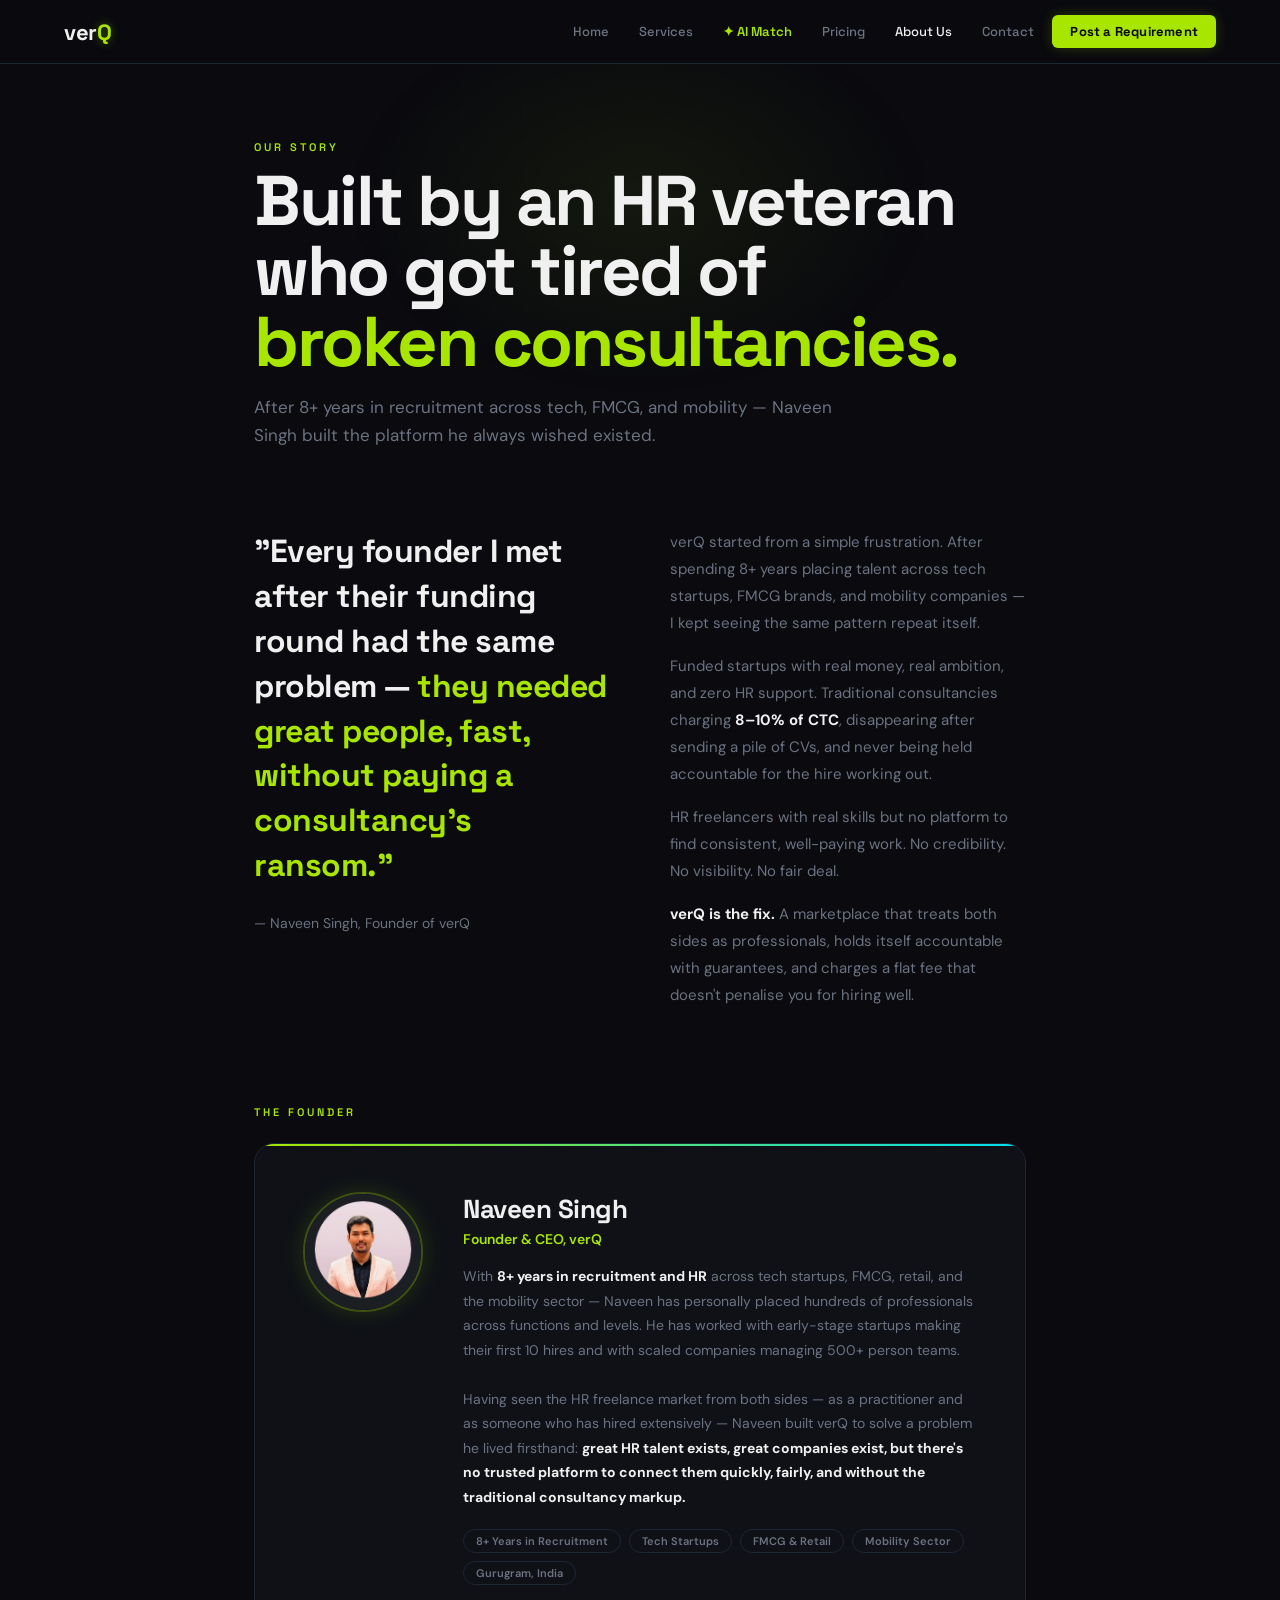
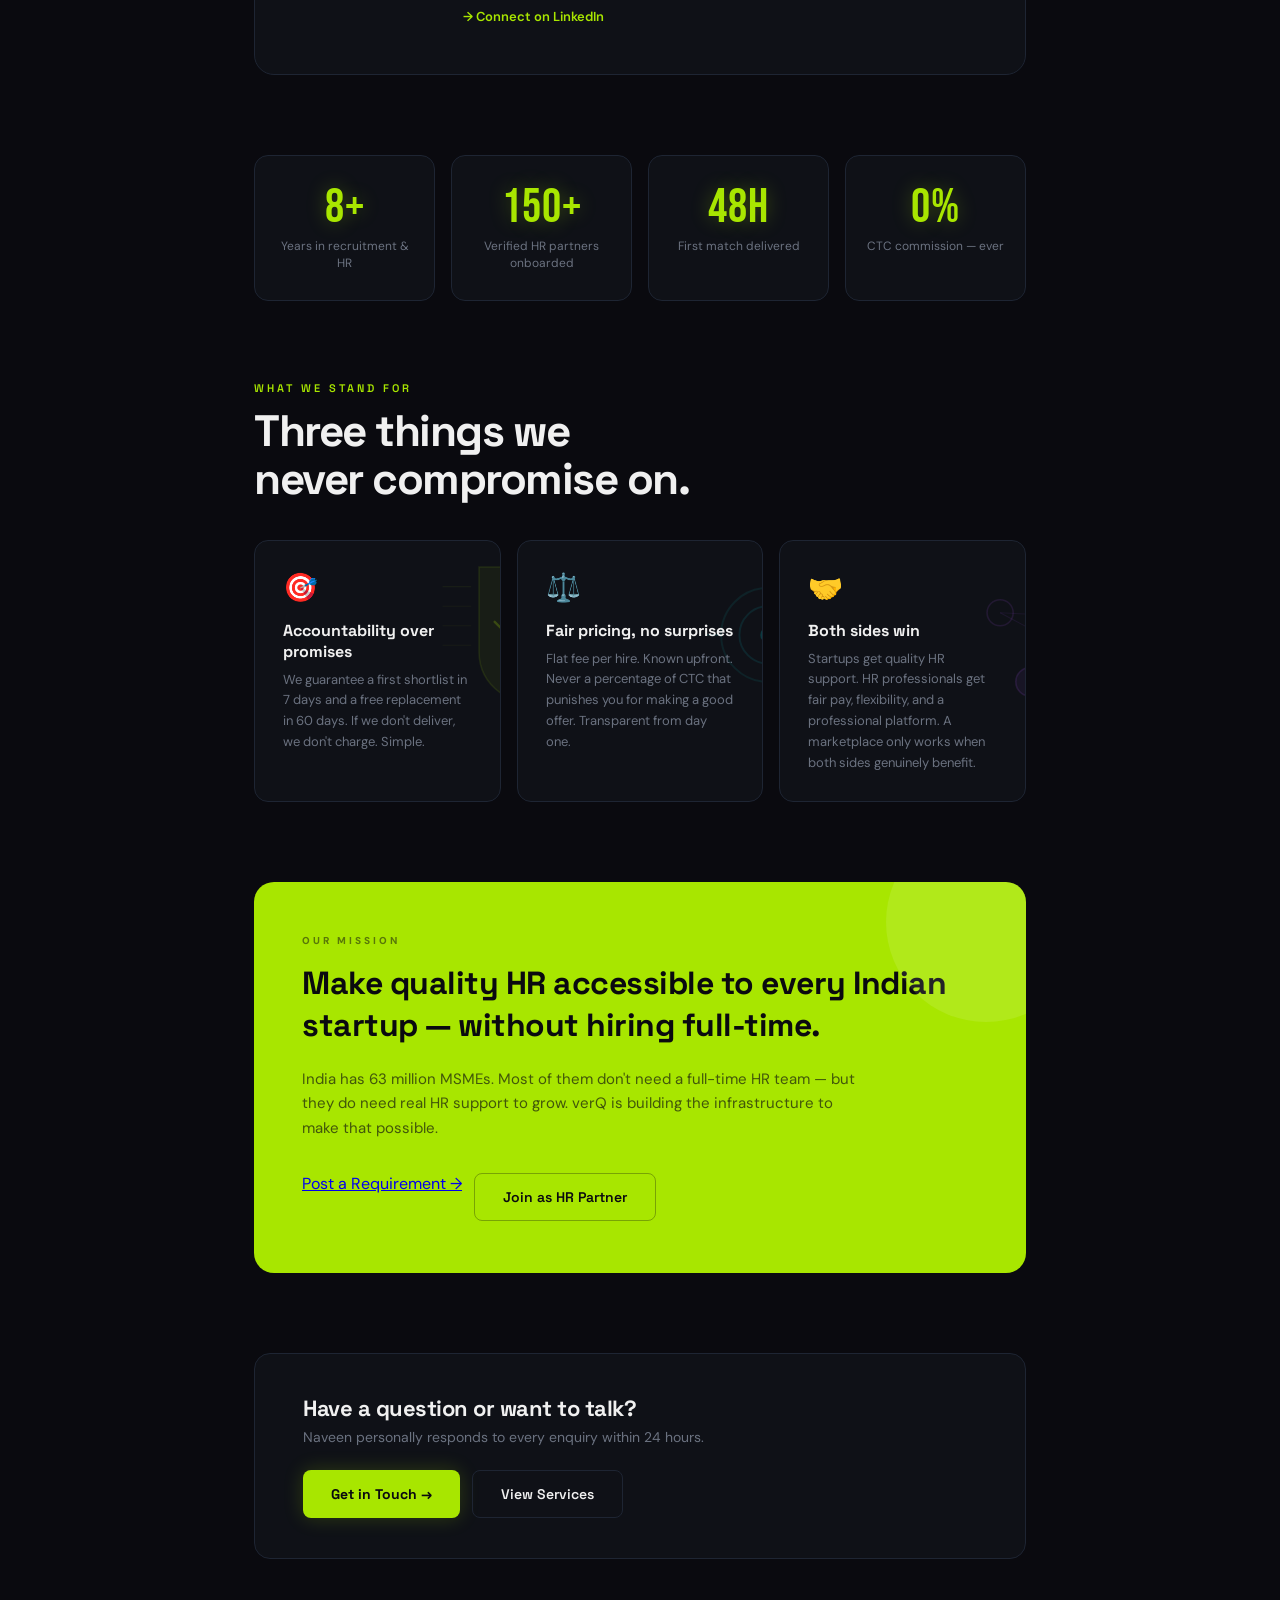
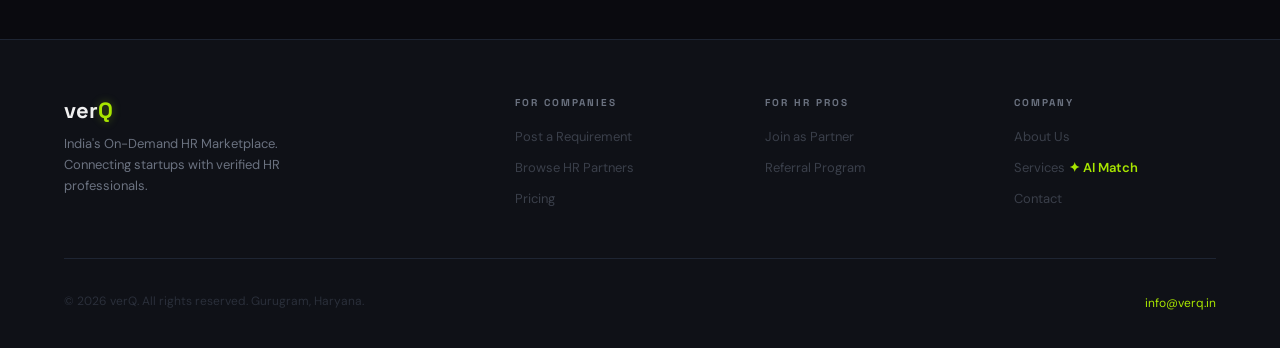
==== commit 108250de: "Add files via upload" ====
--- a/about.html
+++ b/about.html
@@ -154,14 +154,11 @@
     <a href="/services.html">Services</a>
     <a href="/ai-match.html" style="color:var(--accent);font-weight:600;">✦ AI Match</a>
     <a href="/pricing.html">Pricing</a>
+    <a href="/about.html" class="active">About Us</a>
     <a href="/contact.html">Contact</a>
-    </div>
+    <a href="/post-requirement.html" class="nav-cta">Post a Requirement</a>
+  </div>
   <div class="nav-hamburger" id="hamburger" onclick="toggleMenu()"><span></span><span></span><span></span></div>
-</nav>
-
-<!-- temp -->
-<a href="/post-requirement.html" class="nav-cta">Post a Requirement</a>
-  </div>
 </nav>
 
 <!-- HERO -->
--- a/css/theme.css
+++ b/css/theme.css
@@ -1,12 +1,12 @@
-/* ── verQ THEME v2 — Refined ── */
+/* ── verQ THEME v2 — FIXED MOBILE MENU ── */
 :root {
   --space: #0A0A0F;
   --surface: #0F1117;
   --surface2: #13151E;
-  --accent: #A8E600;        /* Toned down ~12% from #BEFF00 */
-  --accent-dark: #8CC400;   /* Hover state */
-  --accent-text: #0A0A0F;   /* Text on accent bg */
-  --cyan: #00DDF0;          /* Slightly toned cyan */
+  --accent: #A8E600;
+  --accent-dark: #8CC400;
+  --accent-text: #0A0A0F;
+  --cyan: #00DDF0;
   --white: #F0F0F0;
   --muted: #6B7280;
   --border: #1E2533;
@@ -16,7 +16,7 @@
 }
 
 *, *::before, *::after { box-sizing: border-box; margin: 0; padding: 0; }
-html { scroll-behavior: smooth; }
+html { scroll-behavior: smooth; overflow-x: hidden; overscroll-behavior-x: none; }
 
 body {
   font-family: 'DM Sans', sans-serif;
@@ -33,7 +33,10 @@
   pointer-events: none; z-index: 0;
 }
 
-/* ── CONSISTENT NAV — used on ALL pages ── */
+/* ════════════════════════════════════════════════════════════════════════════
+   NAVIGATION - DESKTOP & MOBILE
+   ════════════════════════════════════════════════════════════════════════════ */
+
 nav {
   position: fixed; top: 0; left: 0; right: 0; z-index: 1000;
   background: rgba(10,10,15,0.92);
@@ -43,23 +46,31 @@
   padding: 0 5%; height: 64px;
   display: flex; align-items: center; justify-content: space-between;
 }
+
 .nav-logo {
   font-family: 'Space Grotesk', sans-serif;
   font-size: 22px; font-weight: 700;
   color: var(--white); text-decoration: none; letter-spacing: -0.5px;
   flex-shrink: 0;
 }
+
 .nav-logo span { color: var(--accent); text-shadow: 0 0 10px rgba(168,230,0,0.4); }
+
+/* ═══════════════════════════════════════════════════════════════════════════
+   DESKTOP NAVIGATION - VISIBLE ON LARGE SCREENS
+   ═══════════════════════════════════════════════════════════════════════════ */
 
 .nav-links {
   display: flex; align-items: center; gap: 6px;
 }
+
 .nav-links a {
   font-family: 'Space Grotesk', sans-serif;
   font-size: 13px; font-weight: 500; color: var(--muted);
   text-decoration: none; padding: 6px 12px; border-radius: 6px;
   transition: all 0.2s; white-space: nowrap;
 }
+
 .nav-links a:hover { color: var(--white); background: rgba(255,255,255,0.05); }
 .nav-links a.active { color: var(--white); }
 
@@ -70,77 +81,136 @@
   box-shadow: 0 0 14px rgba(168,230,0,0.2);
   transition: all 0.2s !important;
 }
+
 .nav-cta:hover {
   background: var(--accent-dark) !important;
   box-shadow: var(--glow-strong) !important;
   color: var(--accent-text) !important;
 }
 
-/* Hamburger for mobile */
+/* ═══════════════════════════════════════════════════════════════════════════
+   HAMBURGER MENU - HIDDEN ON DESKTOP
+   ═══════════════════════════════════════════════════════════════════════════ */
+
 .nav-hamburger {
-  display: none; flex-direction: column; gap: 5px;
-  cursor: pointer; padding: 8px; z-index: 200;
-}
+  display: none;
+  flex-direction: column;
+  gap: 5.5px;
+  cursor: pointer;
+  padding: 8px;
+  z-index: 200;
+  background: transparent;
+  border: none;
+  transition: all 0.3s ease;
+}
+
 .nav-hamburger span {
-  display: block; width: 24px; height: 2px;
-  background: var(--white); border-radius: 2px; transition: all 0.3s;
-}
-.nav-hamburger.open span:nth-child(1) { transform: rotate(45deg) translate(5px, 5px); }
-.nav-hamburger.open span:nth-child(2) { opacity: 0; transform: scaleX(0); }
-.nav-hamburger.open span:nth-child(3) { transform: rotate(-45deg) translate(5px, -5px); }
+  display: block;
+  width: 24px;
+  height: 2.5px;
+  background: var(--white);
+  border-radius: 2px;
+  transition: all 0.3s cubic-bezier(0.4, 0, 0.2, 1);
+  transform-origin: center;
+}
+
+.nav-hamburger.open span:nth-child(1) {
+  transform: translateY(8px) rotate(45deg);
+}
+
+.nav-hamburger.open span:nth-child(2) {
+  opacity: 0;
+  transform: scaleX(0);
+}
+
+.nav-hamburger.open span:nth-child(3) {
+  transform: translateY(-8px) rotate(-45deg);
+}
+
+/* ════════════════════════════════════════════════════════════════════════════
+   MOBILE MENU - ONLY ACTIVE ON SMALL SCREENS (< 860px)
+   ════════════════════════════════════════════════════════════════════════════ */
 
 @media (max-width: 860px) {
+  /* Show hamburger button */
+  .nav-hamburger {
+    display: flex;
+  }
+
+  /* Hide desktop menu by default */
   .nav-links {
-    display: none !important;
     position: fixed;
-    top: 64px; left: 0; right: 0; bottom: 0;
+    top: 64px;
+    left: 0;
+    right: 0;
+    bottom: 0;
     background: rgba(10,10,15,0.98);
     backdrop-filter: blur(20px);
+    -webkit-backdrop-filter: blur(20px);
     flex-direction: column !important;
-    align-items: center !important;
-    justify-content: center !important;
-    gap: 40px !important;
+    gap: 0 !important;
     z-index: 999;
     border-top: 1px solid var(--border);
     overflow-y: auto;
-    padding: 40px 24px;
-  }
+    padding: 0 !important;
+    /* KEY FIX: Don't use display: flex here - use display: none by default */
+    display: none !important;
+  }
+
+  /* Show menu only when .open class is added */
   .nav-links.open {
     display: flex !important;
     flex-direction: column !important;
   }
+
+  /* Menu item styling */
   .nav-links a {
     font-family: 'Space Grotesk', sans-serif;
-    font-size: 24px !important;
+    font-size: 18px !important;
     font-weight: 600 !important;
     color: var(--white) !important;
     text-decoration: none;
-    text-align: center;
-    width: 100%;
-    padding: 8px 0 !important;
+    text-align: left;
+    width: 100% !important;
+    padding: 18px 24px !important;
     border-radius: 0 !important;
     background: transparent !important;
     border-bottom: 1px solid var(--border);
     white-space: normal !important;
-  }
-  .nav-links a:last-child { border-bottom: none !important; }
-  .nav-links a:hover { color: var(--accent) !important; background: transparent !important; }
+    transition: all 0.2s;
+    display: block !important;
+    line-height: 1.4;
+  }
+
+  .nav-links a:last-child {
+    border-bottom: none !important;
+  }
+
+  .nav-links a:hover {
+    background: rgba(255,255,255,0.05) !important;
+    color: var(--accent) !important;
+  }
+
+  /* CTA button in mobile menu */
   .nav-links .nav-cta {
     background: var(--accent) !important;
-    color: #0A0A0F !important;
-    padding: 16px 40px !important;
-    border-radius: 8px !important;
+    color: var(--accent-text) !important;
+    padding: 16px 24px !important;
+    border-radius: 6px !important;
     font-size: 16px !important;
     font-weight: 700 !important;
-    margin-top: 8px;
+    margin: 16px 24px 24px 24px !important;
     border-bottom: none !important;
-    box-shadow: 0 0 24px rgba(190,255,0,0.3);
+    box-shadow: 0 0 24px rgba(168,230,0,0.3);
     width: auto !important;
-  }
-  .nav-hamburger { display: flex; }
-}
-
-/* ── BUTTONS ── */
+    text-align: center;
+  }
+}
+
+/* ════════════════════════════════════════════════════════════════════════════
+   BUTTONS
+   ════════════════════════════════════════════════════════════════════════════ */
+
 .btn-primary {
   background: var(--accent); color: var(--accent-text);
   padding: 14px 28px; border-radius: 8px;
@@ -162,49 +232,37 @@
 }
 .btn-outline:hover { border-color: rgba(168,230,0,0.35); color: var(--accent); background: rgba(168,230,0,0.04); }
 
-.btn-lime-dark {
-  background: var(--accent); color: var(--accent-text);
-  padding: 13px 26px; border-radius: 8px;
-  font-family: 'Space Grotesk', sans-serif;
-  font-size: 13px; font-weight: 700;
-  text-decoration: none; display: inline-flex; align-items: center; gap: 8px;
-  transition: all 0.2s; box-shadow: 0 0 16px rgba(168,230,0,0.18);
-  border: none; cursor: pointer;
-}
-.btn-lime-dark:hover { background: var(--accent-dark); box-shadow: var(--glow-strong); transform: translateY(-2px); }
-
-.btn-dark-lime {
-  background: var(--space); color: var(--accent);
-  padding: 13px 26px; border-radius: 8px;
-  font-family: 'Space Grotesk', sans-serif;
-  font-size: 13px; font-weight: 700;
-  text-decoration: none; display: inline-flex; align-items: center; gap: 8px;
-  transition: all 0.2s; border: 1px solid rgba(168,230,0,0.2); cursor: pointer;
-}
-.btn-dark-lime:hover { background: var(--surface2); transform: translateY(-2px); }
-
-/* ── TYPOGRAPHY ── */
+/* ════════════════════════════════════════════════════════════════════════════
+   TYPOGRAPHY
+   ════════════════════════════════════════════════════════════════════════════ */
+
 .eyebrow {
   font-family: 'Space Grotesk', sans-serif;
   font-size: 11px; font-weight: 600; letter-spacing: 3px;
   text-transform: uppercase; color: var(--accent);
   margin-bottom: 12px; display: block;
 }
+
 .section-title {
   font-family: 'Space Grotesk', sans-serif;
   font-size: clamp(28px, 4vw, 44px);
   font-weight: 700; letter-spacing: -1.5px;
   line-height: 1.1; margin-bottom: 8px;
 }
+
 .section-sub { font-size: 15px; color: var(--muted); line-height: 1.65; }
 
-/* ── FORM ELEMENTS ── */
+/* ════════════════════════════════════════════════════════════════════════════
+   FORM ELEMENTS
+   ════════════════════════════════════════════════════════════════════════════ */
+
 .form-label {
   font-family: 'Space Grotesk', sans-serif;
   font-size: 11px; font-weight: 700;
   letter-spacing: 1.5px; text-transform: uppercase;
   color: var(--white); margin-bottom: 6px; display: block;
 }
+
 .form-label .req { color: var(--accent); }
 
 .form-input, .form-select, .form-textarea {
@@ -217,17 +275,21 @@
   transition: border-color 0.2s, box-shadow 0.2s;
   appearance: none;
 }
+
 .form-input:focus, .form-select:focus, .form-textarea:focus {
   border-color: rgba(168,230,0,0.4);
   box-shadow: 0 0 0 3px rgba(168,230,0,0.06);
 }
+
 .form-input::placeholder, .form-textarea::placeholder { color: #2E3545; }
 .form-textarea { resize: vertical; min-height: 96px; }
+
 .form-select {
   background-image: url("data:image/svg+xml,%3Csvg xmlns='http://www.w3.org/2000/svg' width='12' height='8' viewBox='0 0 12 8'%3E%3Cpath d='M1 1l5 5 5-5' stroke='%236B7280' stroke-width='1.5' fill='none' stroke-linecap='round'/%3E%3C/svg%3E");
   background-repeat: no-repeat; background-position: right 14px center;
   padding-right: 36px; cursor: pointer;
 }
+
 .form-select option { background: var(--surface2); color: var(--white); }
 
 .form-grid { display: grid; grid-template-columns: 1fr 1fr; gap: 14px; }
@@ -274,7 +336,7 @@
   cursor: pointer; margin-top: 8px;
   transition: all 0.2s; box-shadow: 0 0 18px rgba(168,230,0,0.18);
 }
-.submit-btn:hover { background: var(--accent-dark); box-shadow: var(--glow-strong); }
+.submit-btn:hover:not(:disabled) { background: var(--accent-dark); box-shadow: var(--glow-strong); }
 .submit-btn:disabled { opacity: 0.35; cursor: not-allowed; box-shadow: none; }
 
 /* SUCCESS */
@@ -290,12 +352,13 @@
 .success-sub { font-size: 14px; color: var(--muted); line-height: 1.6; max-width: 380px; margin: 0 auto; }
 .form-note { font-size: 11px; color: var(--muted); text-align: center; margin-top: 12px; line-height: 1.6; }
 
-/* FORM PAGE WRAPPER */
+/* FORM PAGE */
 .form-page {
   min-height: 100vh; display: flex; flex-direction: column;
   align-items: center; justify-content: flex-start;
   padding: 88px 16px 60px; position: relative; z-index: 1;
 }
+
 .form-card-wrap { width: 100%; max-width: 620px; }
 .form-card { background: var(--surface); border: 1px solid var(--border); border-radius: 16px; overflow: hidden; box-shadow: 0 8px 48px rgba(0,0,0,0.4); }
 .form-card-header { padding: 32px 40px; border-bottom: 1px solid var(--border); }
@@ -317,11 +380,13 @@
   border-top: 1px solid var(--border);
   padding: 56px 5% 36px; position: relative; z-index: 1;
 }
+
 .footer-grid {
   display: grid; grid-template-columns: 2fr 1fr 1fr 1fr;
   gap: 48px; padding-bottom: 40px; margin-bottom: 32px;
   border-bottom: 1px solid var(--border);
 }
+
 .footer-logo { font-family: 'Space Grotesk', sans-serif; font-size: 22px; font-weight: 700; color: var(--white); display: block; margin-bottom: 10px; }
 .footer-logo span { color: var(--accent); text-shadow: 0 0 8px rgba(168,230,0,0.35); }
 .footer-tagline { font-size: 13px; color: var(--muted); line-height: 1.6; max-width: 220px; }
@@ -344,6 +409,7 @@
 @media (max-width: 768px) {
   .footer-grid { grid-template-columns: 1fr 1fr; }
 }
+
 @media (max-width: 520px) {
   .form-grid { grid-template-columns: 1fr; }
   .form-grid .full { grid-column: 1; }
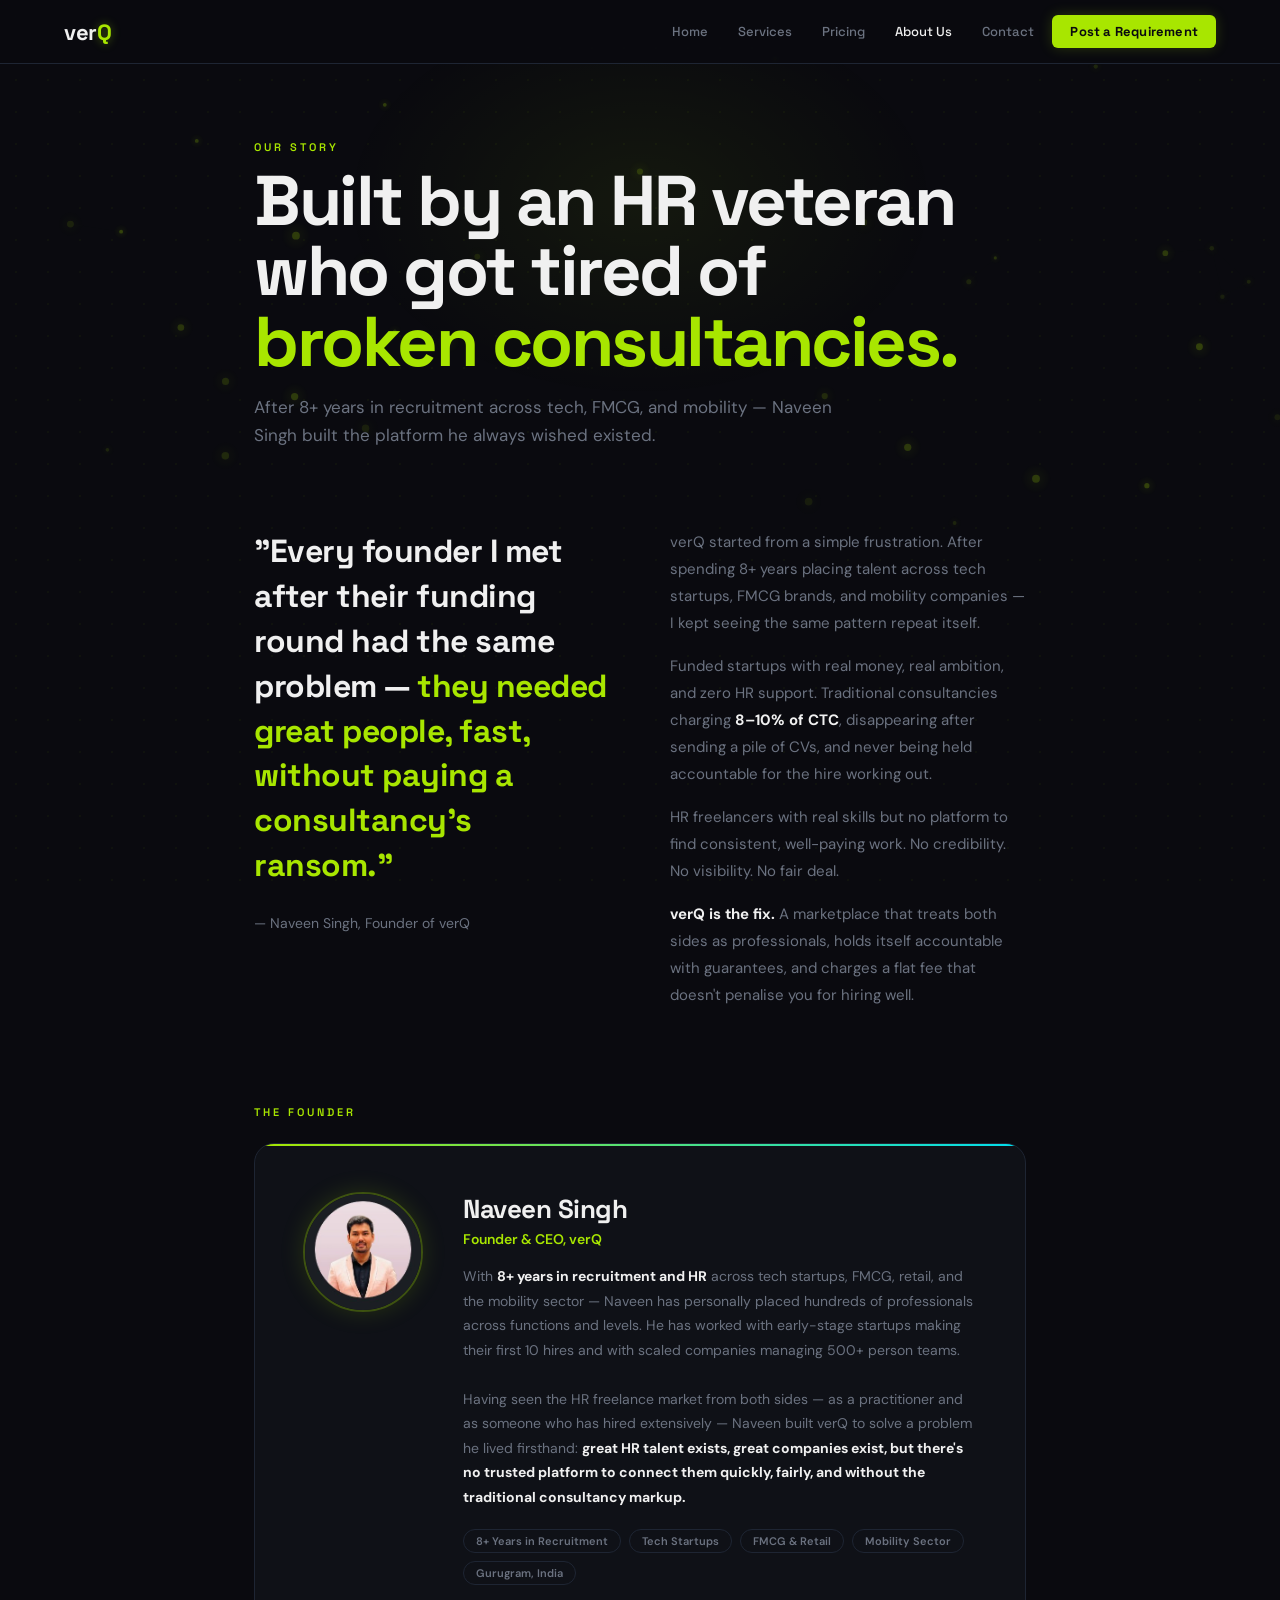
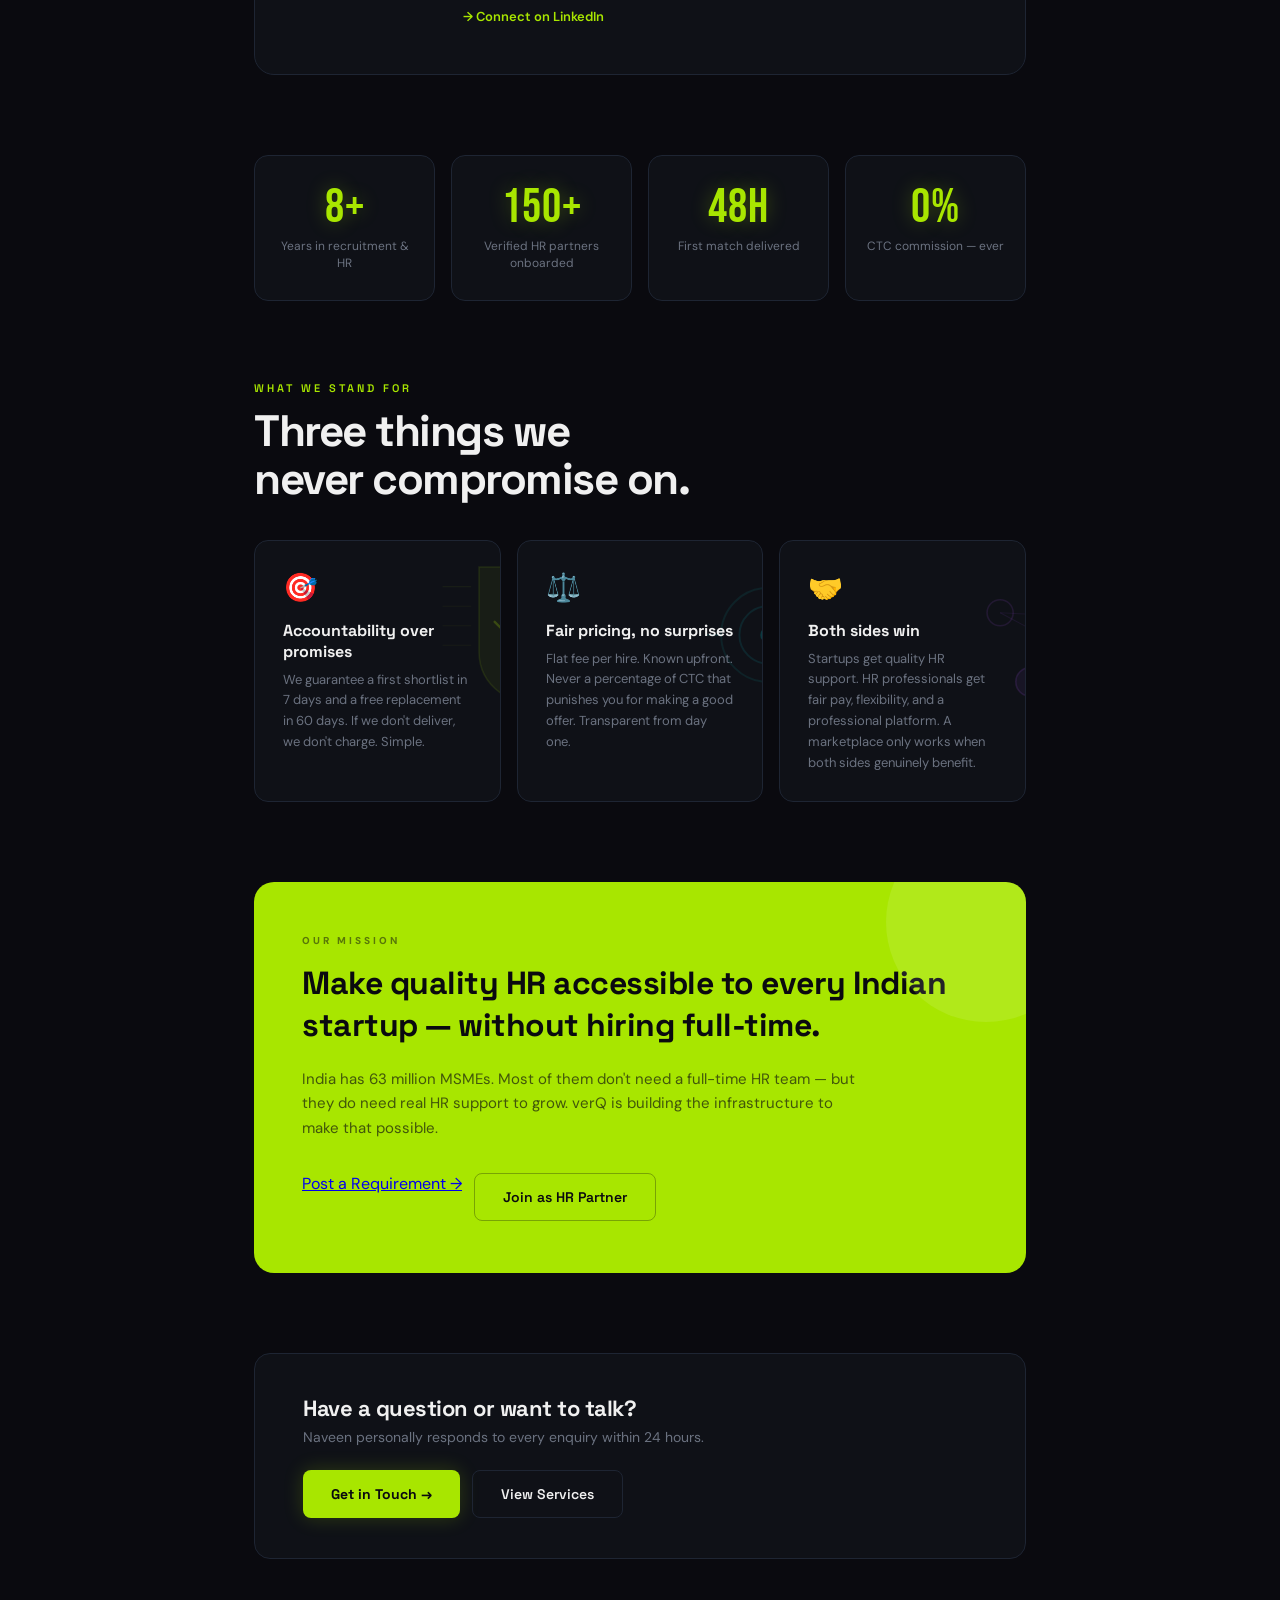
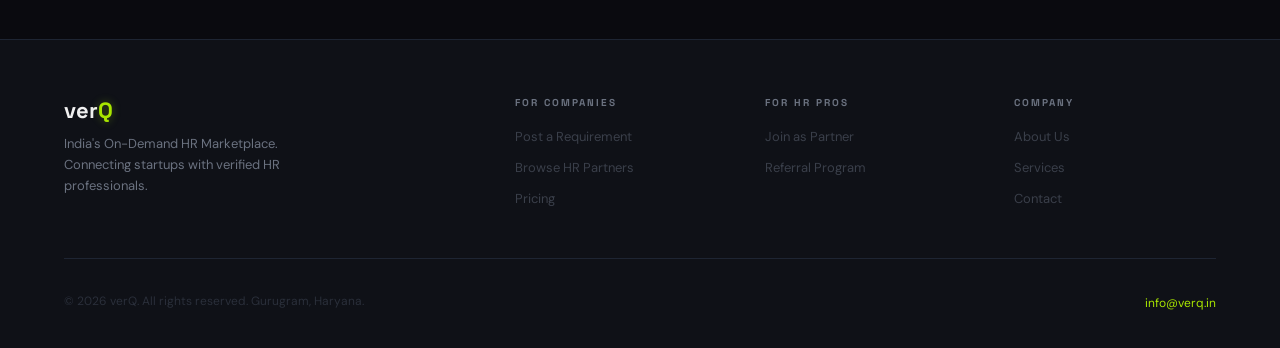
==== commit 1e5e525b: "Add files via upload" ====
--- a/about.html
+++ b/about.html
@@ -2,12 +2,15 @@
 <html lang="en">
 <head>
 <meta charset="UTF-8"/>
+<link rel="icon" type="image/png" href="/favicon.png">
 <meta name="viewport" content="width=device-width, initial-scale=1.0"/>
 <meta name="description" content="About verQ — India's on-demand HR marketplace. Built by Naveen Singh, an 8+ year HR veteran who saw startups struggle and decided to fix it."/>
 <title>About Us | verQ</title>
 <link href="https://fonts.googleapis.com/css2?family=Space+Grotesk:wght@300;400;500;600;700&family=DM+Sans:wght@300;400;500&family=Bebas+Neue&display=swap" rel="stylesheet"/>
 <link rel="stylesheet" href="css/theme.css"/>
 <style>
+.hero-canvas-wrap { position:relative; overflow:hidden; }
+#about-canvas { position:absolute; top:0; left:0; width:100%; height:100%; z-index:0; opacity:0.6; pointer-events:none; }
 .page-hero {
   padding: 140px 5% 80px;
   position: relative; z-index: 1;
@@ -152,7 +155,6 @@
   <div class="nav-links">
     <a href="/">Home</a>
     <a href="/services.html">Services</a>
-    <a href="/ai-match.html" style="color:var(--accent);font-weight:600;">✦ AI Match</a>
     <a href="/pricing.html">Pricing</a>
     <a href="/about.html" class="active">About Us</a>
     <a href="/contact.html">Contact</a>
@@ -162,12 +164,15 @@
 </nav>
 
 <!-- HERO -->
-<div class="page-hero">
-  <span class="eyebrow" style="animation: fadeUp 0.5s ease both;">Our Story</span>
-  <h1 class="section-title" style="font-size:clamp(40px,5.5vw,72px);letter-spacing:-2.5px;line-height:1.0;margin-bottom:16px;animation: fadeUp 0.5s 0.1s ease both;">
-    Built by an HR veteran<br/>who got tired of<br/><span style="color:var(--accent);">broken consultancies.</span>
-  </h1>
-  <p class="section-sub" style="font-size:17px;max-width:580px;animation: fadeUp 0.5s 0.2s ease both;">After 8+ years in recruitment across tech, FMCG, and mobility — Naveen Singh built the platform he always wished existed.</p>
+<div class="hero-canvas-wrap">
+  <canvas id="about-canvas"></canvas>
+  <div class="page-hero">
+    <span class="eyebrow" style="animation: fadeUp 0.5s ease both;">Our Story</span>
+    <h1 class="section-title" style="font-size:clamp(40px,5.5vw,72px);letter-spacing:-2.5px;line-height:1.0;margin-bottom:16px;animation: fadeUp 0.5s 0.1s ease both;">
+      Built by an HR veteran<br/>who got tired of<br/><span style="color:var(--accent);">broken consultancies.</span>
+    </h1>
+    <p class="section-sub" style="font-size:17px;max-width:580px;animation: fadeUp 0.5s 0.2s ease both;">After 8+ years in recruitment across tech, FMCG, and mobility — Naveen Singh built the platform he always wished existed.</p>
+  </div>
 </div>
 
 <!-- INTRO -->
@@ -299,7 +304,7 @@
     <div><div class="footer-col-title">For Companies</div><ul class="footer-links"><li><a href="/post-requirement.html">Post a Requirement</a></li><li><a href="/#browse">Browse HR Partners</a></li><li><a href="/pricing.html">Pricing</a></li></ul></div>
     <div><div class="footer-col-title">For HR Pros</div><ul class="footer-links"><li><a href="/join-hr-partner.html">Join as Partner</a></li><li><a href="/referral.html">Referral Program</a></li></ul></div>
     <div><div class="footer-col-title">Company</div><ul class="footer-links"><li><a href="/about.html">About Us</a></li><li><a href="/services.html">Services</a>
-    <a href="/ai-match.html" style="color:var(--accent);font-weight:600;">✦ AI Match</a></li><li><a href="/contact.html">Contact</a></li></ul></div>
+    </li><li><a href="/contact.html">Contact</a></li></ul></div>
   </div>
   <div class="footer-bottom"><div class="footer-copy">© 2026 verQ. All rights reserved. Gurugram, Haryana.</div><div class="footer-email"><a href="mailto:info@verq.in">info@verq.in</a></div></div>
 </footer>
--- a/css/theme.css
+++ b/css/theme.css
@@ -143,8 +143,8 @@
     top: 64px;
     left: 0;
     right: 0;
-    bottom: 0;
-    background: rgba(10,10,15,0.98);
+    height: calc(100vh - 64px);
+    background: #0A0A0F;
     backdrop-filter: blur(20px);
     -webkit-backdrop-filter: blur(20px);
     flex-direction: column !important;
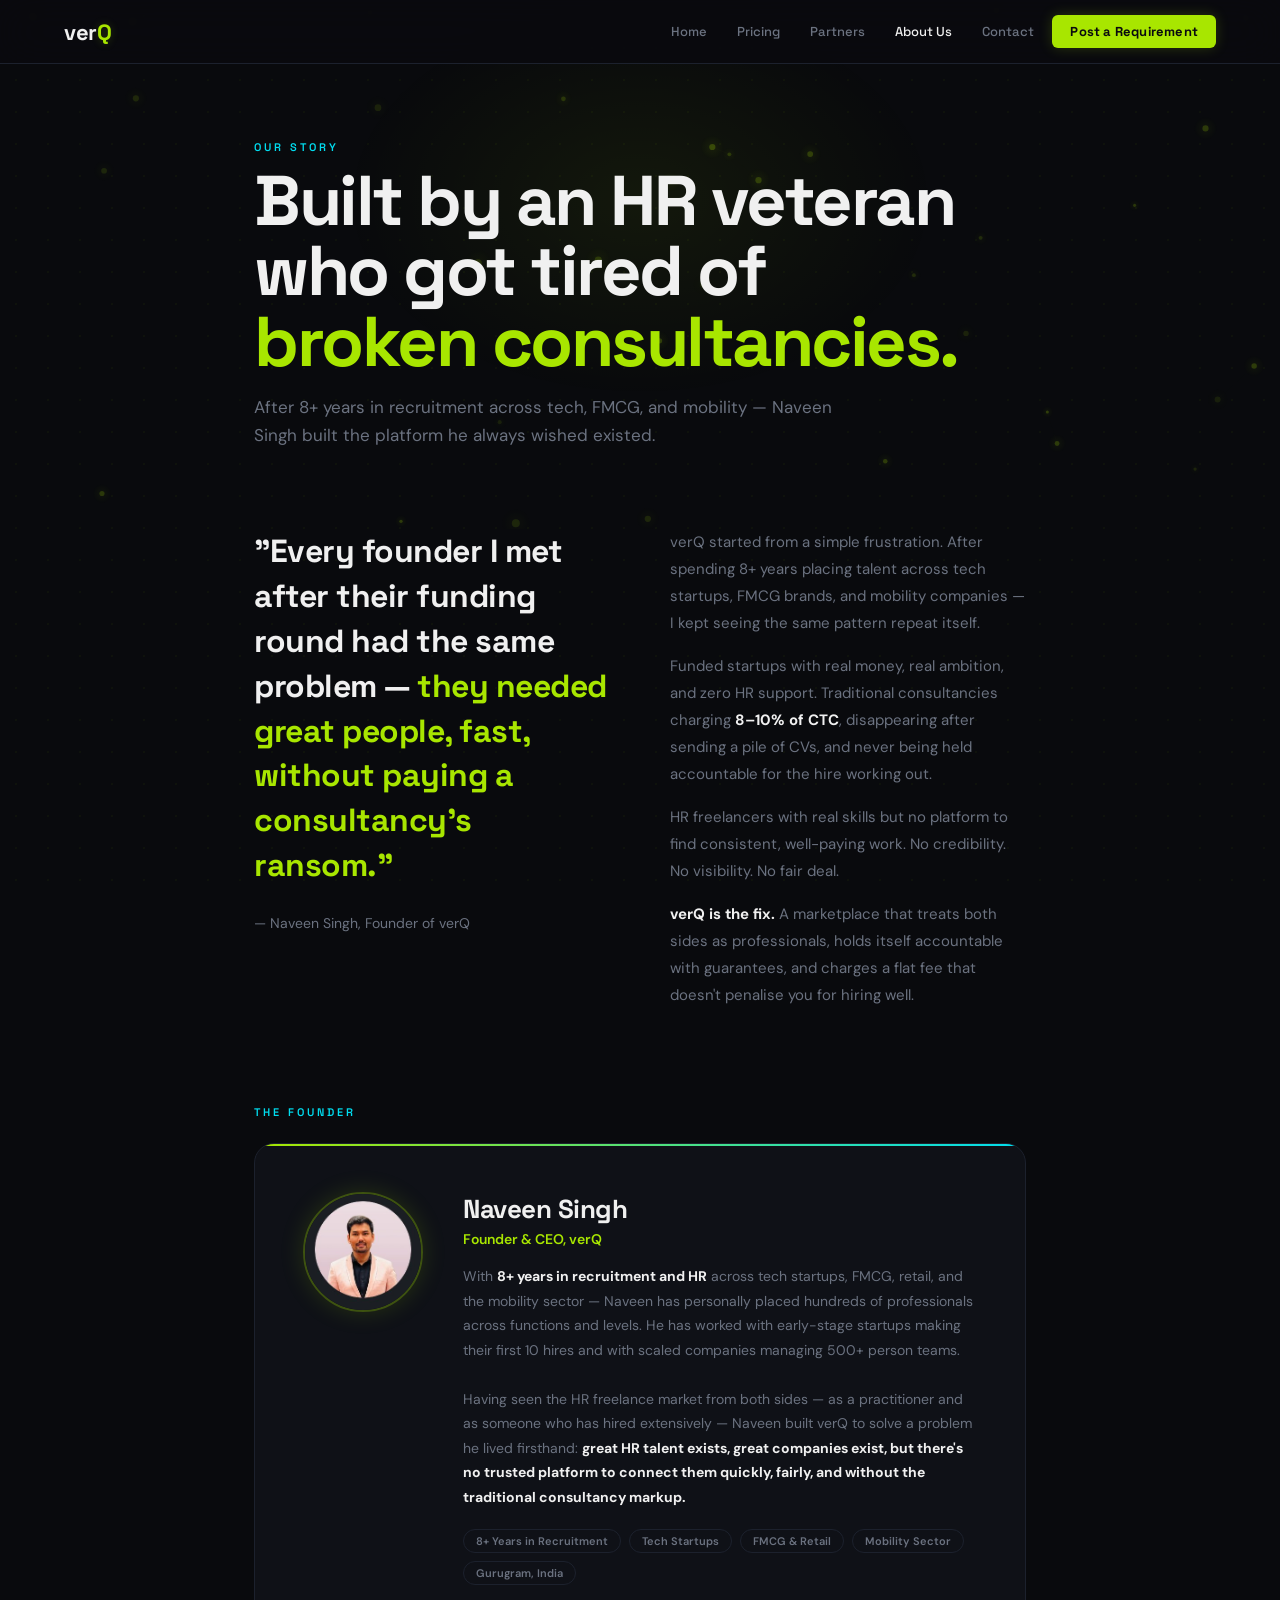
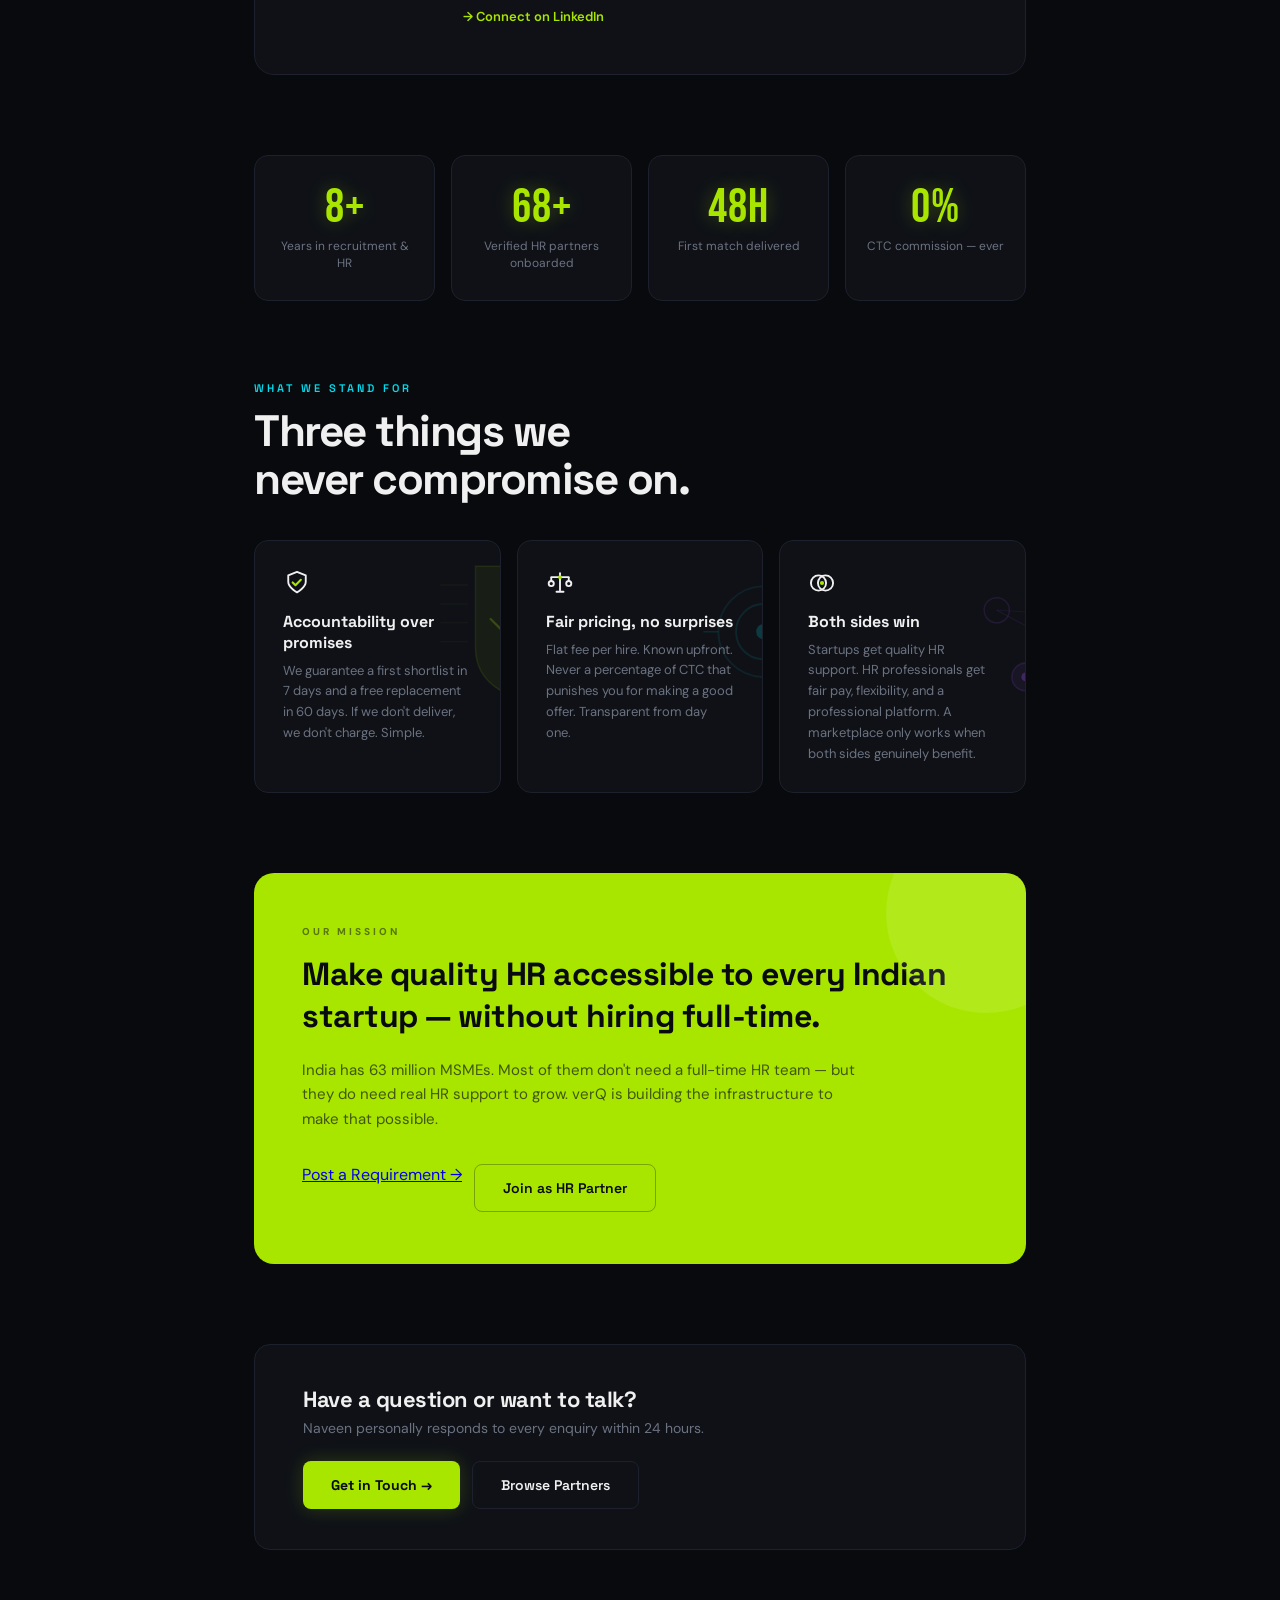
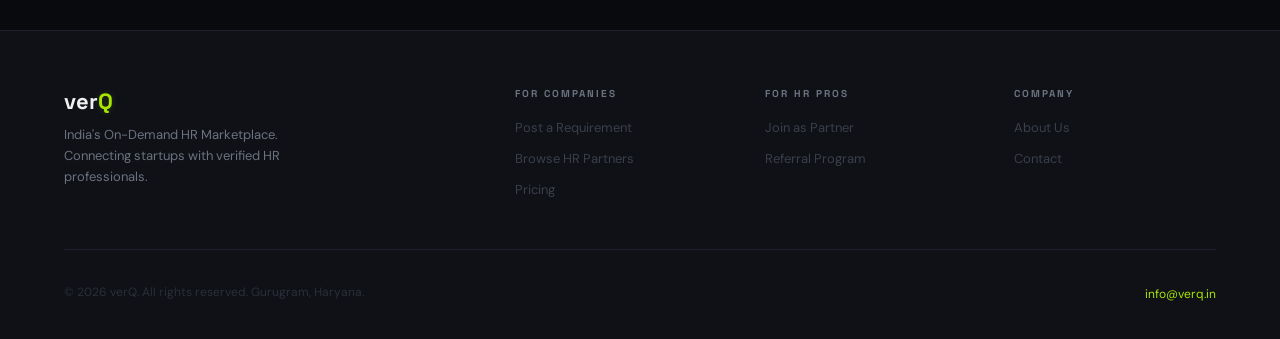
==== commit 9619a81e: "Add files via upload" ====
--- a/about.html
+++ b/about.html
@@ -2,7 +2,7 @@
 <html lang="en">
 <head>
 <meta charset="UTF-8"/>
-<link rel="icon" type="image/png" href="/favicon.png">
+<link rel="icon" type="image/png" href="/favicon.png?v=2">
 <meta name="viewport" content="width=device-width, initial-scale=1.0"/>
 <meta name="description" content="About verQ — India's on-demand HR marketplace. Built by Naveen Singh, an 8+ year HR veteran who saw startups struggle and decided to fix it."/>
 <title>About Us | verQ</title>
@@ -98,7 +98,7 @@
 .values-grid { display: grid; grid-template-columns: repeat(3, 1fr); gap: 16px; margin-top: 36px; }
 .val-card { background: var(--surface); border: 1px solid var(--border); border-radius: 14px; padding: 28px; transition: all 0.2s; }
 .val-card:hover { border-color: rgba(0,245,255,0.25); box-shadow: var(--glow-cyan); transform: translateY(-3px); }
-.val-icon { font-size: 28px; margin-bottom: 14px; display: block; }
+.val-icon { width: 28px; height: 28px; margin-bottom: 14px; display: block; color: var(--white); }
 .val-title { font-family: 'Space Grotesk', sans-serif; font-size: 16px; font-weight: 700; color: var(--white); margin-bottom: 8px; }
 .val-desc { font-size: 13px; color: var(--muted); line-height: 1.6; }
 
@@ -154,8 +154,8 @@
   <a href="/" class="nav-logo">ver<span>Q</span></a>
   <div class="nav-links">
     <a href="/">Home</a>
-    <a href="/services.html">Services</a>
     <a href="/pricing.html">Pricing</a>
+    <a href="/partners.html">Partners</a>
     <a href="/about.html" class="active">About Us</a>
     <a href="/contact.html">Contact</a>
     <a href="/post-requirement.html" class="nav-cta">Post a Requirement</a>
@@ -231,7 +231,7 @@
       <div class="stat4-label">Years in recruitment & HR</div>
     </div>
     <div class="stat4-card reveal">
-      <div class="stat4-num">150+</div>
+      <div class="stat4-num">68+</div>
       <div class="stat4-label">Verified HR partners onboarded</div>
     </div>
     <div class="stat4-card reveal">
@@ -252,19 +252,19 @@
   <div class="values-grid">
     <div class="val-card vc1 reveal">
   <svg class="about-wm" viewBox="0 0 300 200" xmlns="http://www.w3.org/2000/svg" preserveAspectRatio="xMidYMid slice"><path d="M228 20 L280 20 L280 85 Q280 110 254 122 Q228 110 228 85 Z" fill="rgba(190,255,0,0.05)" stroke="rgba(190,255,0,0.09)" stroke-width="1.2"/><path d="M240 62 L252 74 L273 52" fill="none" stroke="rgba(190,255,0,0.2)" stroke-width="1.8" stroke-linecap="round"/><line x1="200" y1="35" x2="222" y2="35" stroke="rgba(190,255,0,0.05)" stroke-width="0.8"/><line x1="200" y1="50" x2="222" y2="50" stroke="rgba(190,255,0,0.04)" stroke-width="0.8"/><line x1="200" y1="65" x2="222" y2="65" stroke="rgba(190,255,0,0.04)" stroke-width="0.8"/><line x1="200" y1="80" x2="222" y2="80" stroke="rgba(190,255,0,0.04)" stroke-width="0.8"/></svg>
-      <span class="val-icon">🎯</span>
+      <svg class="val-icon" viewBox="0 0 24 24" fill="none" xmlns="http://www.w3.org/2000/svg"><path d="M12 2.5L19.5 5.5V11c0 5-7.5 9-7.5 9s-7.5-4-7.5-9V5.5L12 2.5z" stroke="currentColor" stroke-width="1.6" stroke-linejoin="round"/><path d="M8.3 11.5l2.4 2.4 4.6-4.6" stroke="var(--accent)" stroke-width="1.8" stroke-linecap="round" stroke-linejoin="round"/></svg>
       <div class="val-title">Accountability over promises</div>
       <div class="val-desc">We guarantee a first shortlist in 7 days and a free replacement in 60 days. If we don't deliver, we don't charge. Simple.</div>
     </div>
     <div class="val-card vc2 reveal">
   <svg class="about-wm" viewBox="0 0 300 200" xmlns="http://www.w3.org/2000/svg" preserveAspectRatio="xMidYMid slice"><circle cx="248" cy="72" r="36" fill="none" stroke="rgba(0,245,255,0.07)" stroke-width="1.5"/><circle cx="248" cy="72" r="22" fill="none" stroke="rgba(0,245,255,0.09)" stroke-width="1.5"/><circle cx="248" cy="72" r="6" fill="rgba(0,245,255,0.18)"/><line x1="248" y1="36" x2="248" y2="24" stroke="rgba(0,245,255,0.1)" stroke-width="1.2"/><line x1="248" y1="108" x2="248" y2="120" stroke="rgba(0,245,255,0.1)" stroke-width="1.2"/><line x1="212" y1="72" x2="200" y2="72" stroke="rgba(0,245,255,0.1)" stroke-width="1.2"/><line x1="284" y1="72" x2="296" y2="72" stroke="rgba(0,245,255,0.1)" stroke-width="1.2"/><line x1="248" y1="72" x2="268" y2="56" stroke="rgba(0,245,255,0.18)" stroke-width="1.5" stroke-linecap="round"/></svg>
-      <span class="val-icon">⚖️</span>
+      <svg class="val-icon" viewBox="0 0 24 24" fill="none" xmlns="http://www.w3.org/2000/svg"><line x1="12" y1="3.5" x2="12" y2="18.5" stroke="currentColor" stroke-width="1.6" stroke-linecap="round"/><line x1="9" y1="19.5" x2="15" y2="19.5" stroke="currentColor" stroke-width="1.6" stroke-linecap="round"/><line x1="4.5" y1="7" x2="19.5" y2="7" stroke="currentColor" stroke-width="1.6" stroke-linecap="round"/><line x1="4.5" y1="7" x2="4.5" y2="10.5" stroke="currentColor" stroke-width="1.6"/><line x1="19.5" y1="7" x2="19.5" y2="10.5" stroke="currentColor" stroke-width="1.6"/><circle cx="4.5" cy="12.5" r="2.2" stroke="currentColor" stroke-width="1.6"/><circle cx="19.5" cy="12.5" r="2.2" stroke="currentColor" stroke-width="1.6"/><circle cx="12" cy="7" r="1.6" fill="var(--accent)"/></svg>
       <div class="val-title">Fair pricing, no surprises</div>
       <div class="val-desc">Flat fee per hire. Known upfront. Never a percentage of CTC that punishes you for making a good offer. Transparent from day one.</div>
     </div>
     <div class="val-card vc3 reveal">
   <svg class="about-wm" viewBox="0 0 300 200" xmlns="http://www.w3.org/2000/svg" preserveAspectRatio="xMidYMid slice"><circle cx="225" cy="55" r="10" fill="none" stroke="rgba(168,85,247,0.12)" stroke-width="1.2"/><circle cx="268" cy="78" r="8" fill="none" stroke="rgba(168,85,247,0.1)" stroke-width="1.2"/><circle cx="248" cy="108" r="11" fill="rgba(168,85,247,0.06)" stroke="rgba(168,85,247,0.14)" stroke-width="1.2"/><circle cx="285" cy="58" r="7" fill="none" stroke="rgba(168,85,247,0.09)" stroke-width="1"/><line x1="225" y1="55" x2="268" y2="78" stroke="rgba(168,85,247,0.09)" stroke-width="0.8"/><line x1="268" y1="78" x2="248" y2="108" stroke="rgba(168,85,247,0.09)" stroke-width="0.8"/><line x1="225" y1="55" x2="285" y2="58" stroke="rgba(168,85,247,0.08)" stroke-width="0.8"/><circle cx="248" cy="108" r="3.5" fill="rgba(168,85,247,0.28)"/></svg>
-      <span class="val-icon">🤝</span>
+      <svg class="val-icon" viewBox="0 0 24 24" fill="none" xmlns="http://www.w3.org/2000/svg"><circle cx="9" cy="12" r="6.5" stroke="currentColor" stroke-width="1.6"/><circle cx="15" cy="12" r="6.5" stroke="currentColor" stroke-width="1.6"/><circle cx="12" cy="12" r="1.8" fill="var(--accent)"/></svg>
       <div class="val-title">Both sides win</div>
       <div class="val-desc">Startups get quality HR support. HR professionals get fair pay, flexibility, and a professional platform. A marketplace only works when both sides genuinely benefit.</div>
     </div>
@@ -293,7 +293,7 @@
     </div>
     <div class="cta-strip-actions">
       <a href="/contact.html" class="btn-primary">Get in Touch →</a>
-      <a href="/services.html" class="btn-outline">View Services</a>
+      <a href="/partners.html" class="btn-outline">Browse Partners</a>
     </div>
   </div>
 </section>
@@ -301,9 +301,9 @@
 <footer>
   <div class="footer-grid">
     <div><span class="footer-logo">ver<span>Q</span></span><p class="footer-tagline">India's On-Demand HR Marketplace. Connecting startups with verified HR professionals.</p></div>
-    <div><div class="footer-col-title">For Companies</div><ul class="footer-links"><li><a href="/post-requirement.html">Post a Requirement</a></li><li><a href="/#browse">Browse HR Partners</a></li><li><a href="/pricing.html">Pricing</a></li></ul></div>
+    <div><div class="footer-col-title">For Companies</div><ul class="footer-links"><li><a href="/post-requirement.html">Post a Requirement</a></li><li><a href="/partners.html">Browse HR Partners</a></li><li><a href="/pricing.html">Pricing</a></li></ul></div>
     <div><div class="footer-col-title">For HR Pros</div><ul class="footer-links"><li><a href="/join-hr-partner.html">Join as Partner</a></li><li><a href="/referral.html">Referral Program</a></li></ul></div>
-    <div><div class="footer-col-title">Company</div><ul class="footer-links"><li><a href="/about.html">About Us</a></li><li><a href="/services.html">Services</a>
+    <div><div class="footer-col-title">Company</div><ul class="footer-links"><li><a href="/about.html">About Us</a></li><li>
     </li><li><a href="/contact.html">Contact</a></li></ul></div>
   </div>
   <div class="footer-bottom"><div class="footer-copy">© 2026 verQ. All rights reserved. Gurugram, Haryana.</div><div class="footer-email"><a href="mailto:info@verq.in">info@verq.in</a></div></div>
--- a/css/theme.css
+++ b/css/theme.css
@@ -1,18 +1,23 @@
 /* ── verQ THEME v2 — FIXED MOBILE MENU ── */
 :root {
-  --space: #0A0A0F;
+  --space: #090A0D;
   --surface: #0F1117;
-  --surface2: #13151E;
+  --surface2: #151923;
   --accent: #A8E600;
   --accent-dark: #8CC400;
   --accent-text: #0A0A0F;
   --cyan: #00DDF0;
   --white: #F0F0F0;
   --muted: #6B7280;
-  --border: #1E2533;
+  --border: #1C212D;
   --glow: 0 0 24px rgba(168,230,0,0.12);
   --glow-strong: 0 0 36px rgba(168,230,0,0.28);
   --glow-cyan: 0 0 20px rgba(0,221,240,0.12);
+  /* spacing system: section / heading / card / tight */
+  --sp-section: 120px;
+  --sp-heading: 64px;
+  --sp-card: 24px;
+  --sp-tight: 12px;
 }
 
 *, *::before, *::after { box-sizing: border-box; margin: 0; padding: 0; }
@@ -54,7 +59,7 @@
   flex-shrink: 0;
 }
 
-.nav-logo span { color: var(--accent); text-shadow: 0 0 10px rgba(168,230,0,0.4); }
+.nav-logo span { color: var(--accent); text-shadow: 0 0 8px rgba(168,230,0,0.22); }
 
 /* ═══════════════════════════════════════════════════════════════════════════
    DESKTOP NAVIGATION - VISIBLE ON LARGE SCREENS
@@ -161,6 +166,7 @@
   .nav-links.open {
     display: flex !important;
     flex-direction: column !important;
+    align-items: center !important;
   }
 
   /* Menu item styling */
@@ -170,7 +176,10 @@
     font-weight: 600 !important;
     color: var(--white) !important;
     text-decoration: none;
-    text-align: left;
+    text-align: center;
+    display: flex !important;
+    align-items: center;
+    justify-content: center;
     width: 100% !important;
     padding: 18px 24px !important;
     border-radius: 0 !important;
@@ -178,7 +187,6 @@
     border-bottom: 1px solid var(--border);
     white-space: normal !important;
     transition: all 0.2s;
-    display: block !important;
     line-height: 1.4;
   }
 
@@ -239,7 +247,7 @@
 .eyebrow {
   font-family: 'Space Grotesk', sans-serif;
   font-size: 11px; font-weight: 600; letter-spacing: 3px;
-  text-transform: uppercase; color: var(--accent);
+  text-transform: uppercase; color: var(--cyan);
   margin-bottom: 12px; display: block;
 }
 
@@ -388,7 +396,7 @@
 }
 
 .footer-logo { font-family: 'Space Grotesk', sans-serif; font-size: 22px; font-weight: 700; color: var(--white); display: block; margin-bottom: 10px; }
-.footer-logo span { color: var(--accent); text-shadow: 0 0 8px rgba(168,230,0,0.35); }
+.footer-logo span { color: var(--accent); text-shadow: 0 0 6px rgba(168,230,0,0.2); }
 .footer-tagline { font-size: 13px; color: var(--muted); line-height: 1.6; max-width: 220px; }
 .footer-col-title { font-family: 'Space Grotesk', sans-serif; font-size: 10px; font-weight: 700; letter-spacing: 2px; text-transform: uppercase; color: var(--muted); margin-bottom: 16px; }
 .footer-links { list-style: none; }
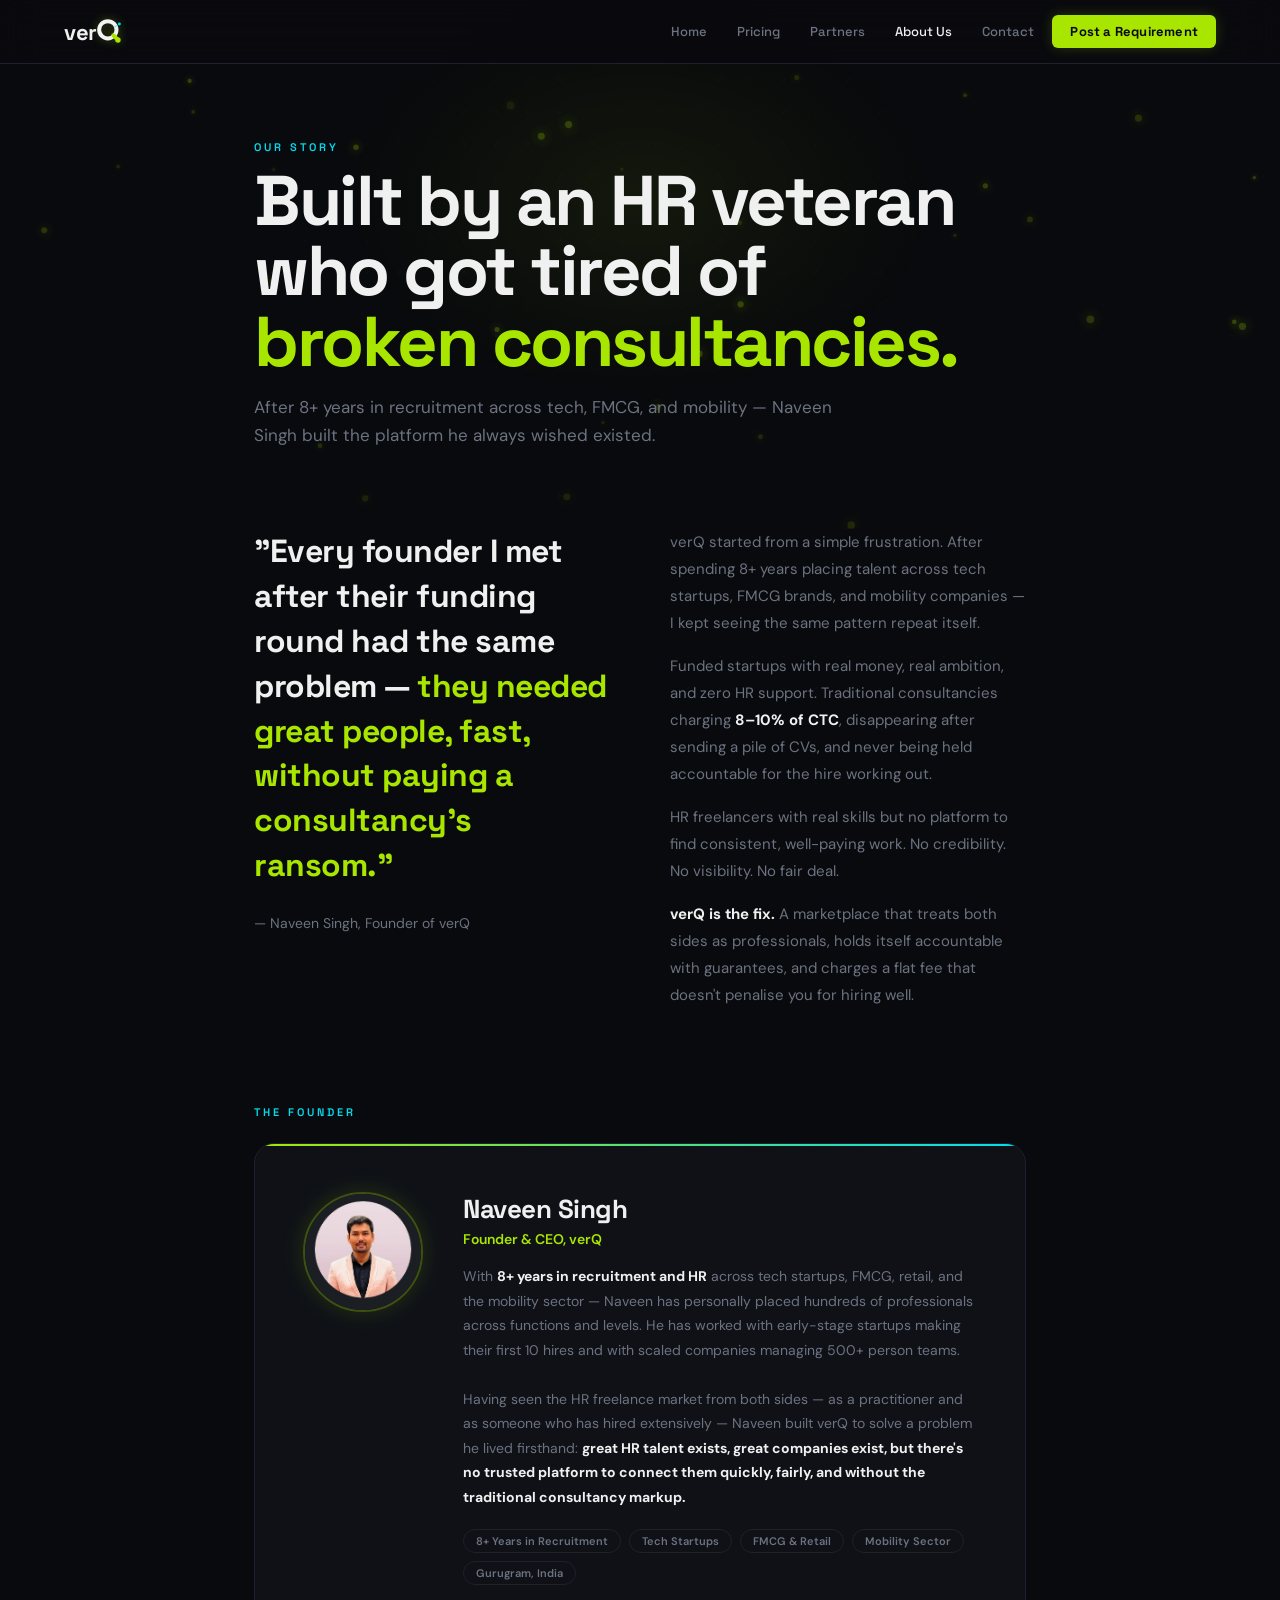
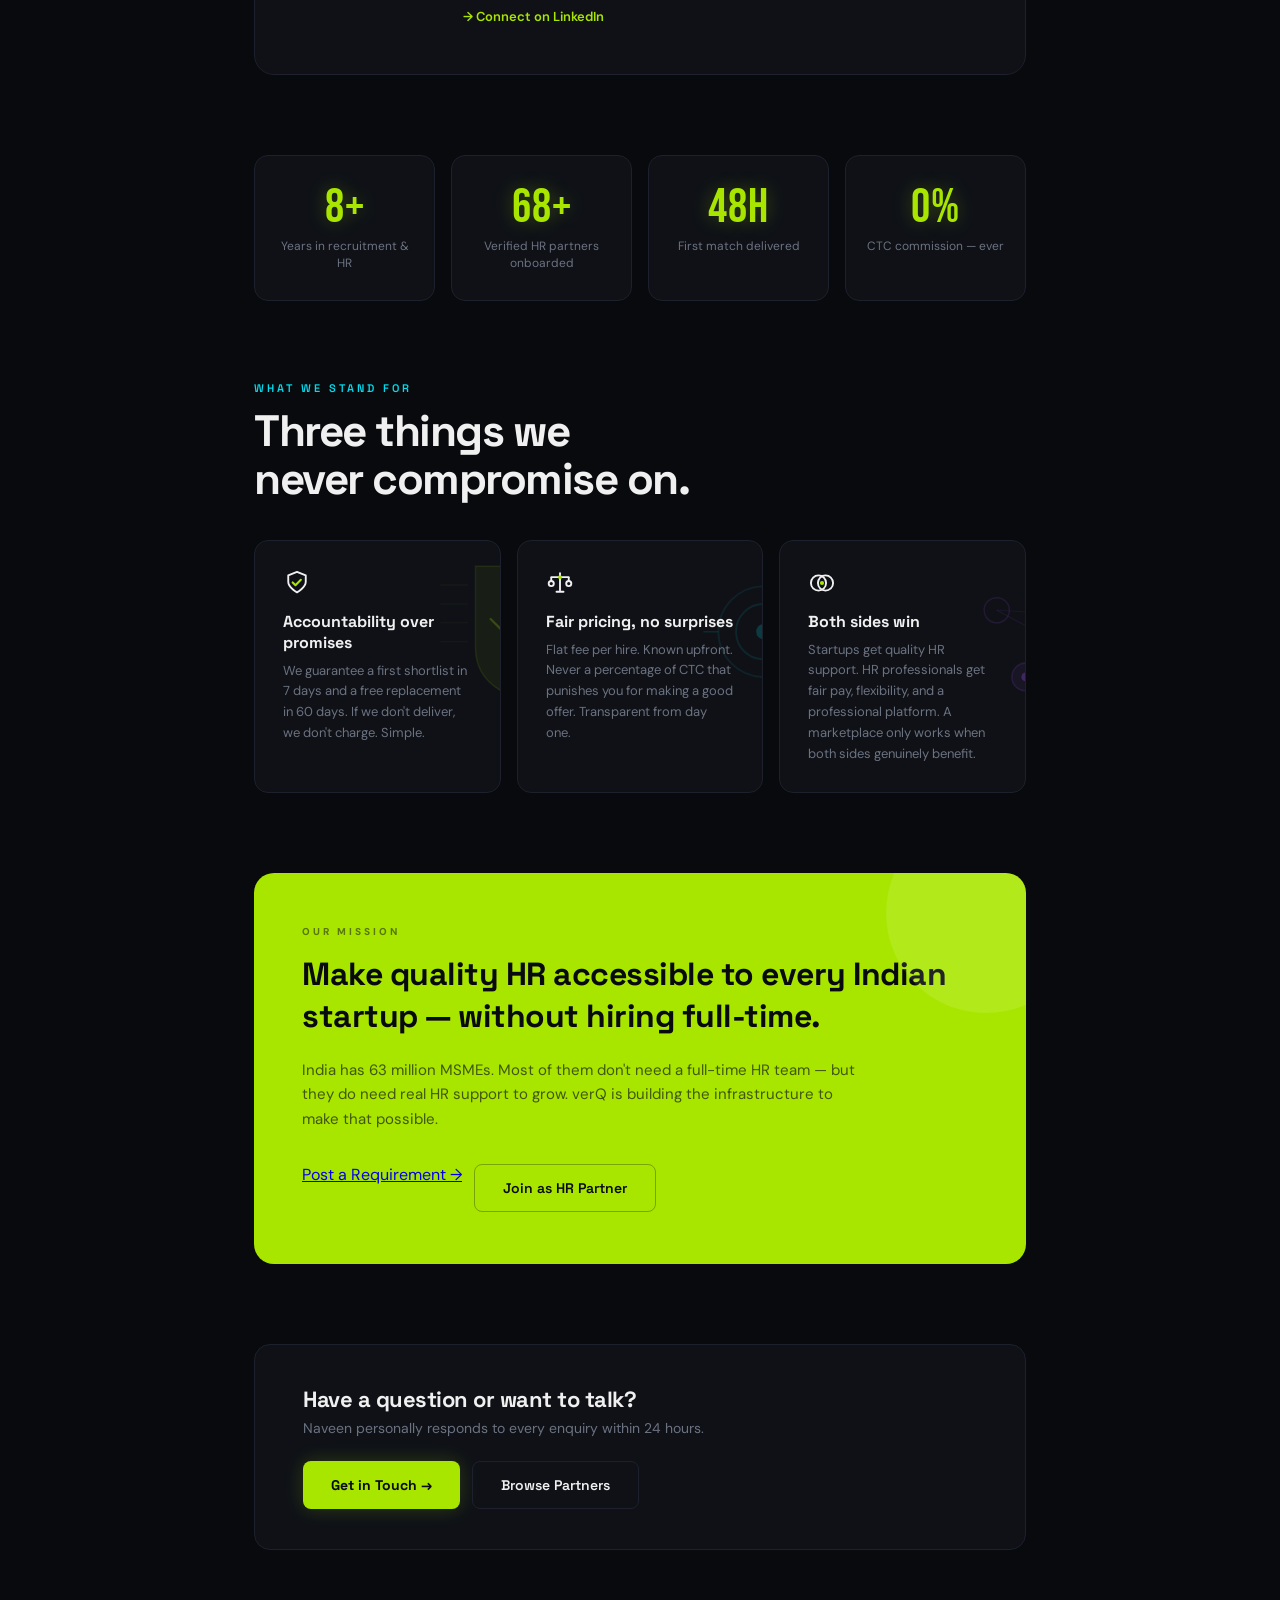
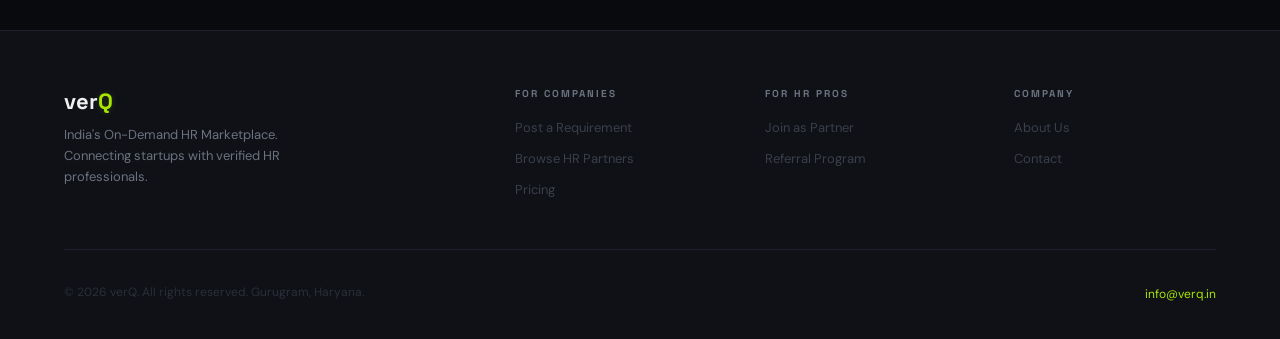
==== commit 1700faa6: "Add files via upload" ====
--- a/about.html
+++ b/about.html
@@ -2,10 +2,22 @@
 <html lang="en">
 <head>
 <meta charset="UTF-8"/>
-<link rel="icon" type="image/png" href="/favicon.png?v=2">
+<link rel="icon" type="image/png" href="/favicon.png?v=3">
 <meta name="viewport" content="width=device-width, initial-scale=1.0"/>
 <meta name="description" content="About verQ — India's on-demand HR marketplace. Built by Naveen Singh, an 8+ year HR veteran who saw startups struggle and decided to fix it."/>
 <title>About Us | verQ</title>
+<meta property="og:type" content="website"/>
+<meta property="og:url" content="https://www.verq.in/about.html"/>
+<meta property="og:site_name" content="verQ"/>
+<meta property="og:title" content="About Us | verQ"/>
+<meta property="og:description" content="About verQ — India's on-demand HR marketplace. Built by Naveen Singh, an 8+ year HR veteran who saw startups struggle and decided to fix it."/>
+<meta property="og:image" content="https://www.verq.in/og-image.png"/>
+<meta property="og:image:width" content="1200"/>
+<meta property="og:image:height" content="630"/>
+<meta name="twitter:card" content="summary_large_image"/>
+<meta name="twitter:title" content="About Us | verQ"/>
+<meta name="twitter:description" content="About verQ — India's on-demand HR marketplace. Built by Naveen Singh, an 8+ year HR veteran who saw startups struggle and decided to fix it."/>
+<meta name="twitter:image" content="https://www.verq.in/og-image.png"/>
 <link href="https://fonts.googleapis.com/css2?family=Space+Grotesk:wght@300;400;500;600;700&family=DM+Sans:wght@300;400;500&family=Bebas+Neue&display=swap" rel="stylesheet"/>
 <link rel="stylesheet" href="css/theme.css"/>
 <style>
@@ -151,7 +163,7 @@
 <body>
 
 <nav>
-  <a href="/" class="nav-logo">ver<span>Q</span></a>
+  <a href="/" class="nav-logo">ver<svg class="nav-logo-icon" viewBox="16 12 72 72" xmlns="http://www.w3.org/2000/svg"><circle cx="46" cy="42" r="24" stroke="#F2F3F5" stroke-width="11" fill="none"/><line x1="61" y1="57" x2="74" y2="70" stroke="#A8E600" stroke-width="11" stroke-linecap="round"/><circle cx="74" cy="70" r="7.5" fill="#A8E600"/><circle cx="78" cy="26" r="4" fill="#00DDF0"/><line x1="65" y1="34" x2="75" y2="28" stroke="#00DDF0" stroke-width="2.5" stroke-linecap="round" opacity="0.7"/></svg></a>
   <div class="nav-links">
     <a href="/">Home</a>
     <a href="/pricing.html">Pricing</a>
@@ -303,8 +315,7 @@
     <div><span class="footer-logo">ver<span>Q</span></span><p class="footer-tagline">India's On-Demand HR Marketplace. Connecting startups with verified HR professionals.</p></div>
     <div><div class="footer-col-title">For Companies</div><ul class="footer-links"><li><a href="/post-requirement.html">Post a Requirement</a></li><li><a href="/partners.html">Browse HR Partners</a></li><li><a href="/pricing.html">Pricing</a></li></ul></div>
     <div><div class="footer-col-title">For HR Pros</div><ul class="footer-links"><li><a href="/join-hr-partner.html">Join as Partner</a></li><li><a href="/referral.html">Referral Program</a></li></ul></div>
-    <div><div class="footer-col-title">Company</div><ul class="footer-links"><li><a href="/about.html">About Us</a></li><li>
-    </li><li><a href="/contact.html">Contact</a></li></ul></div>
+    <div><div class="footer-col-title">Company</div><ul class="footer-links"><li><a href="/about.html">About Us</a></li><li><a href="/contact.html">Contact</a></li></ul></div>
   </div>
   <div class="footer-bottom"><div class="footer-copy">© 2026 verQ. All rights reserved. Gurugram, Haryana.</div><div class="footer-email"><a href="mailto:info@verq.in">info@verq.in</a></div></div>
 </footer>
--- a/css/theme.css
+++ b/css/theme.css
@@ -57,7 +57,9 @@
   font-size: 22px; font-weight: 700;
   color: var(--white); text-decoration: none; letter-spacing: -0.5px;
   flex-shrink: 0;
-}
+  display: inline-flex; align-items: center; gap: 0px;
+}
+.nav-logo-icon { width: 26px; height: 26px; flex-shrink: 0; filter: drop-shadow(0 0 5px rgba(168,230,0,0.3)); }
 
 .nav-logo span { color: var(--accent); text-shadow: 0 0 8px rgba(168,230,0,0.22); }
 
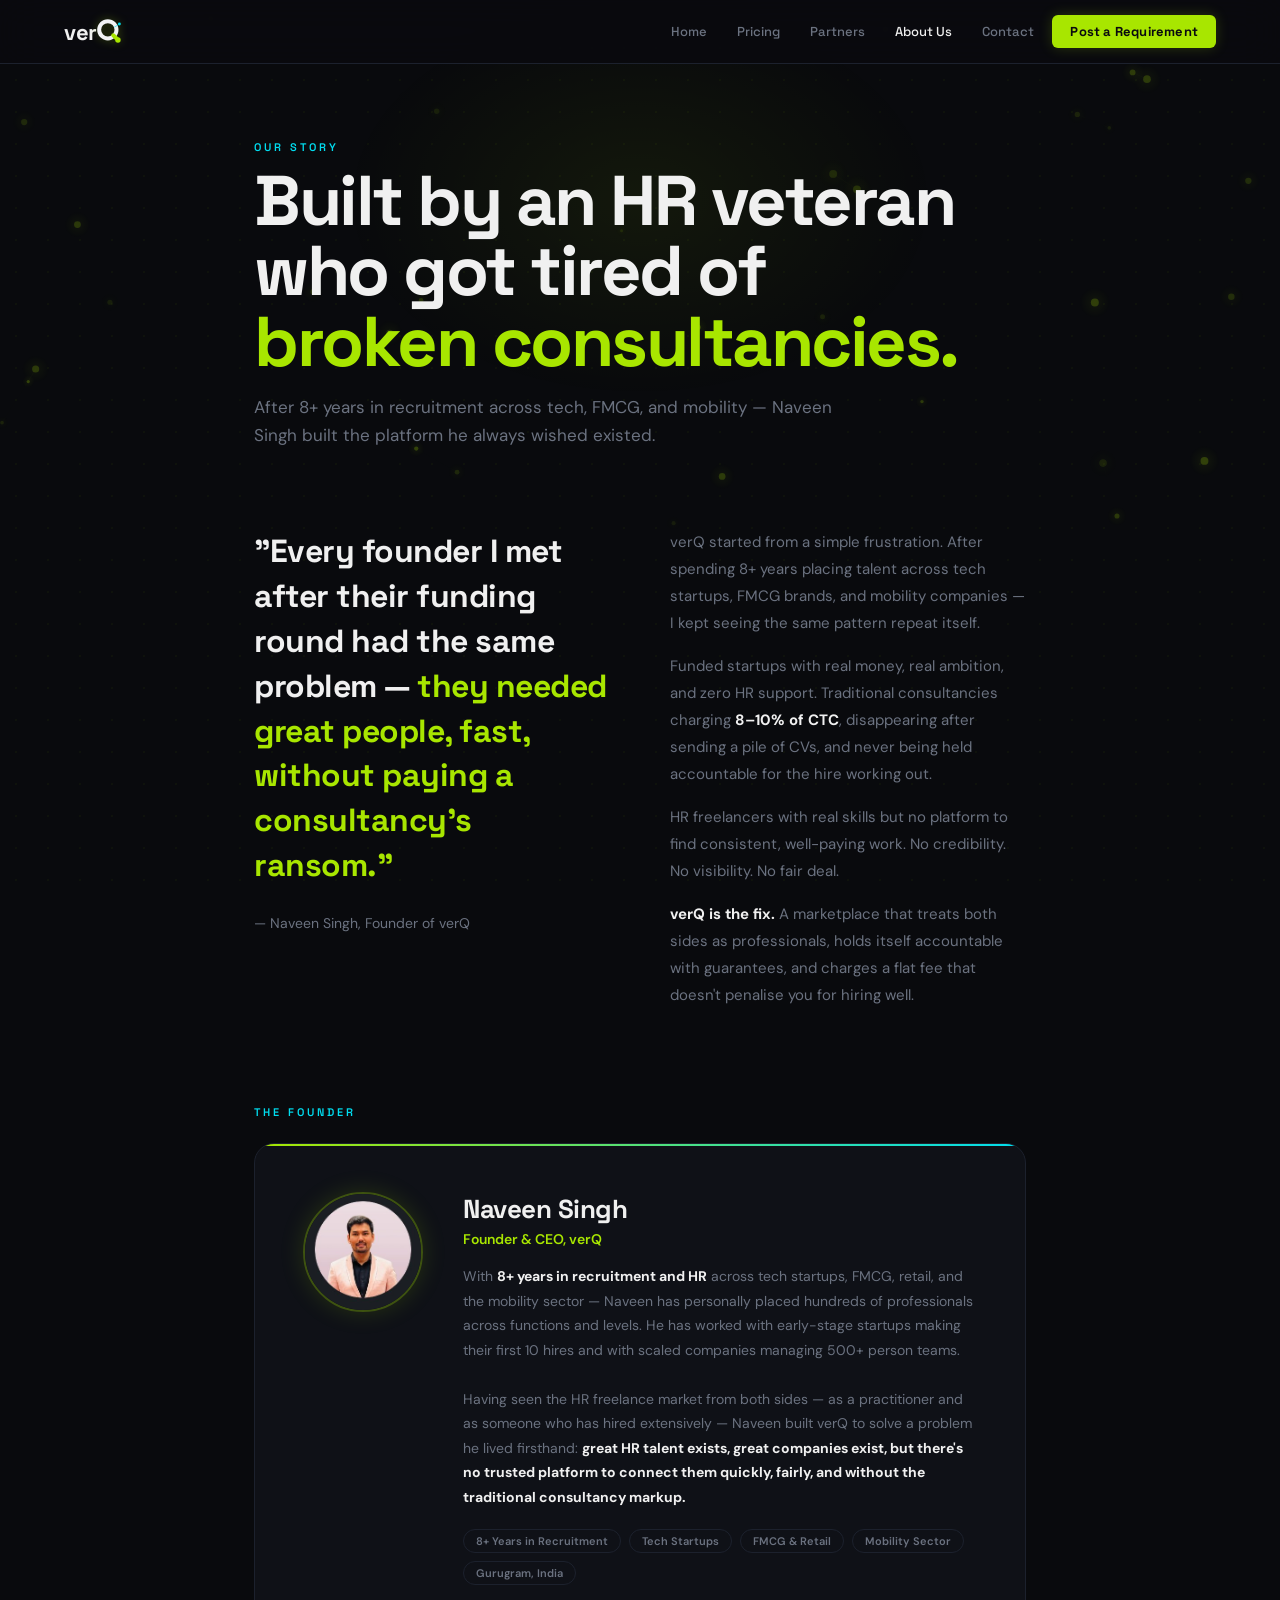
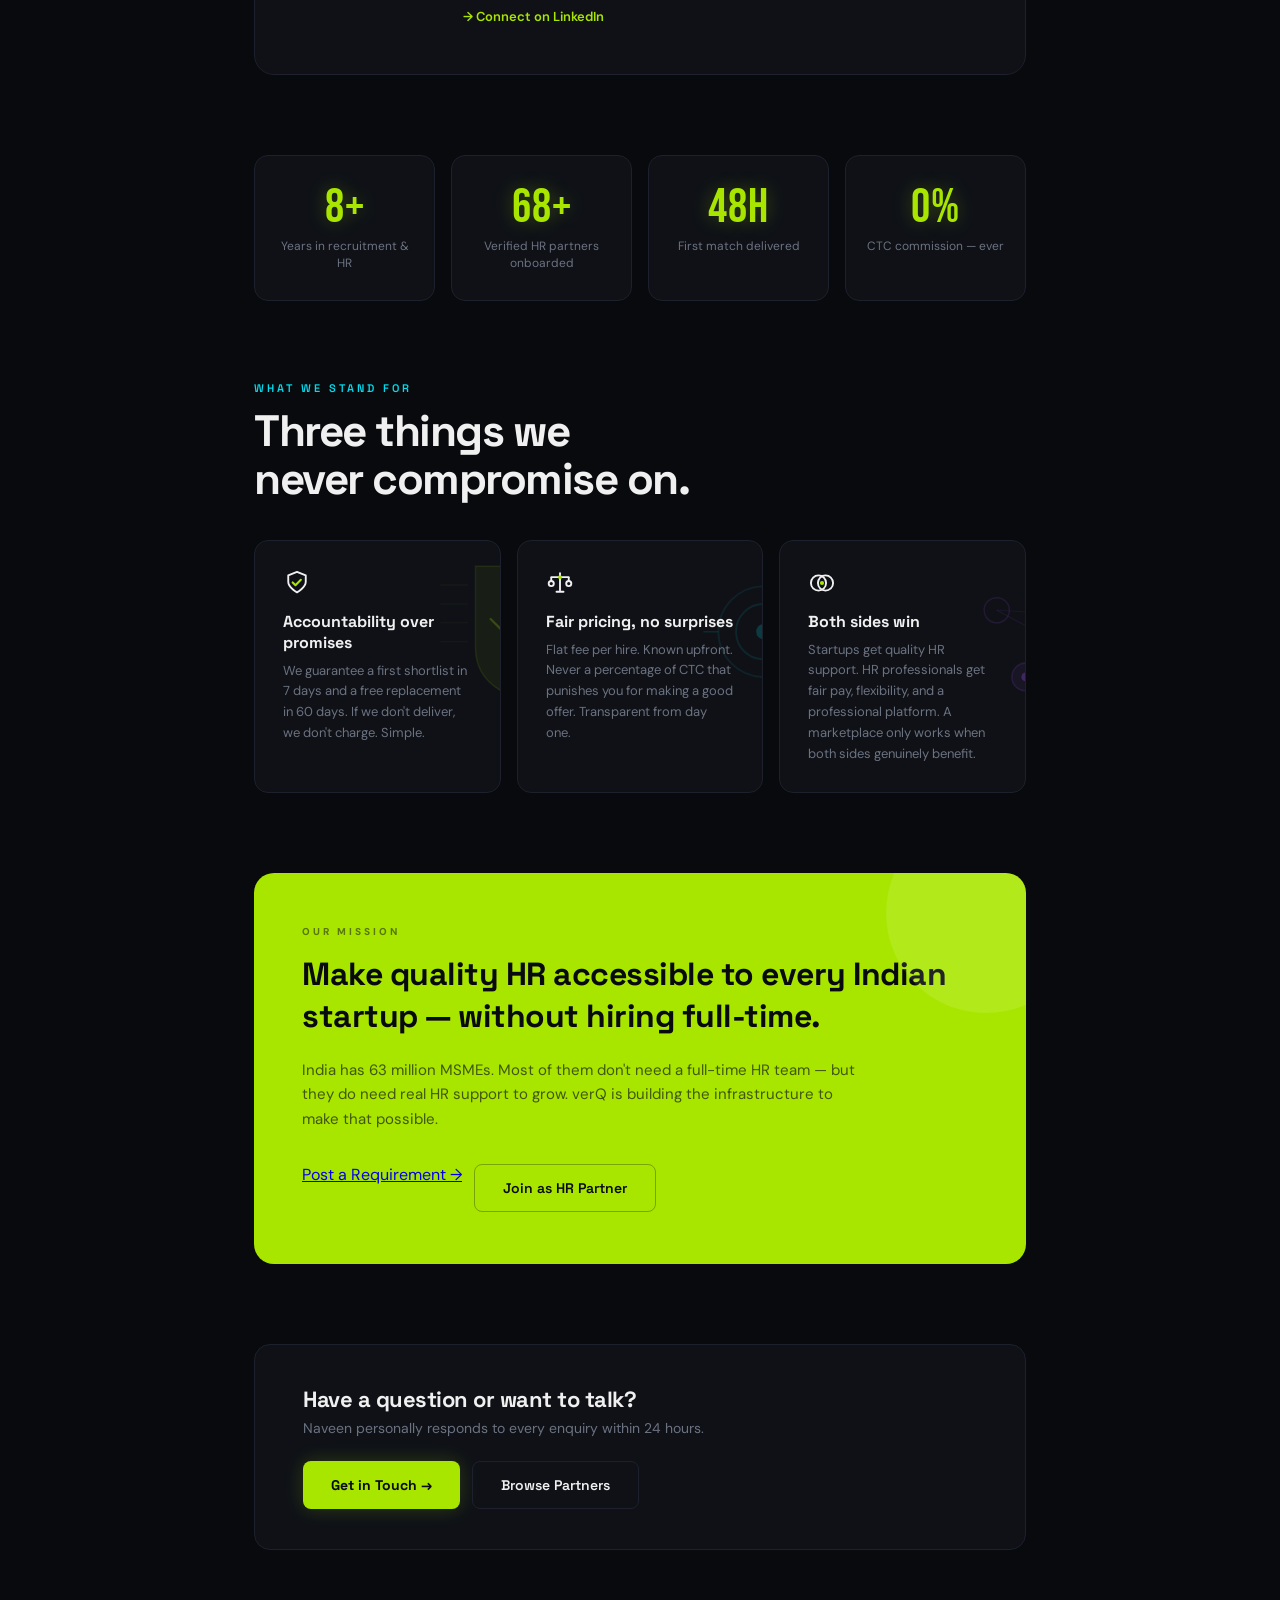
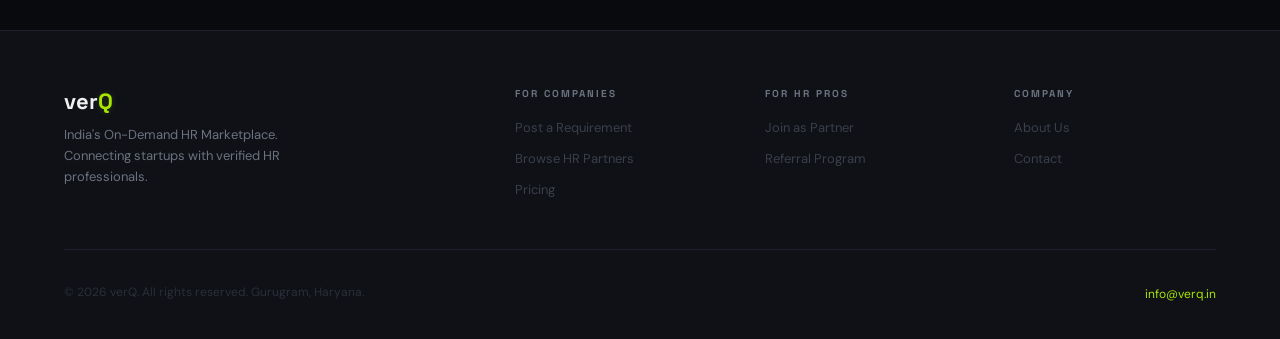
==== commit d74f3026: "Add files via upload" ====
--- a/about.html
+++ b/about.html
@@ -7,17 +7,18 @@
 <meta name="description" content="About verQ — India's on-demand HR marketplace. Built by Naveen Singh, an 8+ year HR veteran who saw startups struggle and decided to fix it."/>
 <title>About Us | verQ</title>
 <meta property="og:type" content="website"/>
+<link rel="canonical" href="https://www.verq.in/about.html"/>
 <meta property="og:url" content="https://www.verq.in/about.html"/>
 <meta property="og:site_name" content="verQ"/>
 <meta property="og:title" content="About Us | verQ"/>
 <meta property="og:description" content="About verQ — India's on-demand HR marketplace. Built by Naveen Singh, an 8+ year HR veteran who saw startups struggle and decided to fix it."/>
-<meta property="og:image" content="https://www.verq.in/og-image.png"/>
+<meta property="og:image" content="https://www.verq.in/og-image.png?v=2"/>
 <meta property="og:image:width" content="1200"/>
 <meta property="og:image:height" content="630"/>
 <meta name="twitter:card" content="summary_large_image"/>
 <meta name="twitter:title" content="About Us | verQ"/>
 <meta name="twitter:description" content="About verQ — India's on-demand HR marketplace. Built by Naveen Singh, an 8+ year HR veteran who saw startups struggle and decided to fix it."/>
-<meta name="twitter:image" content="https://www.verq.in/og-image.png"/>
+<meta name="twitter:image" content="https://www.verq.in/og-image.png?v=2"/>
 <link href="https://fonts.googleapis.com/css2?family=Space+Grotesk:wght@300;400;500;600;700&family=DM+Sans:wght@300;400;500&family=Bebas+Neue&display=swap" rel="stylesheet"/>
 <link rel="stylesheet" href="css/theme.css"/>
 <style>
@@ -243,7 +244,7 @@
       <div class="stat4-label">Years in recruitment & HR</div>
     </div>
     <div class="stat4-card reveal">
-      <div class="stat4-num">68+</div>
+      <div class="stat4-num" id="verifiedPartnersStat">68+</div>
       <div class="stat4-label">Verified HR partners onboarded</div>
     </div>
     <div class="stat4-card reveal">
@@ -321,6 +322,21 @@
 </footer>
 
 <script src="js/main.js"></script>
+<script src="js/partners-data.js"></script>
+<script src="js/partners-shared.js"></script>
+<script>
+// Verified-partners count is real, merged live+static data — not a
+// hardcoded number — so it can never silently drift out of sync with what
+// the homepage and Partners page actually show.
+(function(){
+  const el = document.getElementById('verifiedPartnersStat');
+  if (el && window.VerqPartnersShared) {
+    window.VerqPartnersShared.loadAllPartners()
+      .then(all => { el.textContent = all.length + '+'; })
+      .catch(() => { /* leave the existing static figure in place if this fails */ });
+  }
+})();
+</script>
 
 
 
